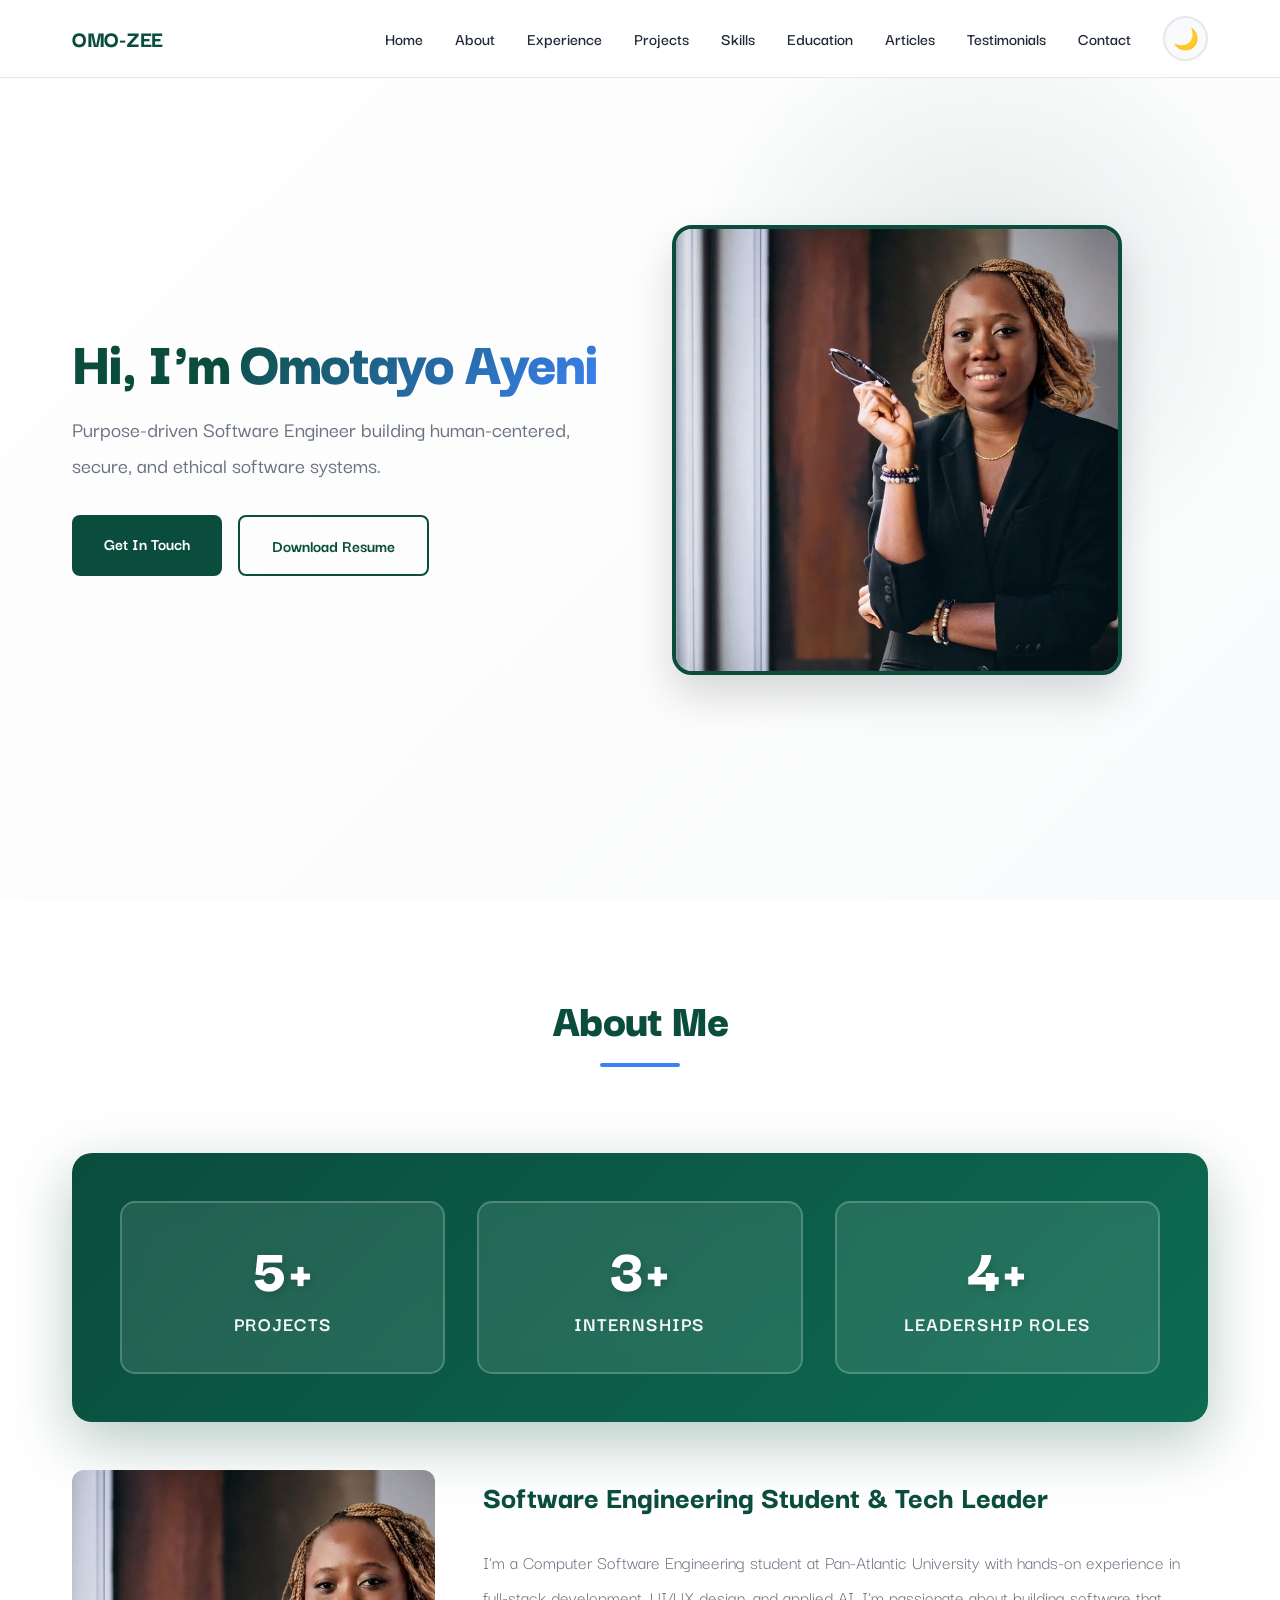
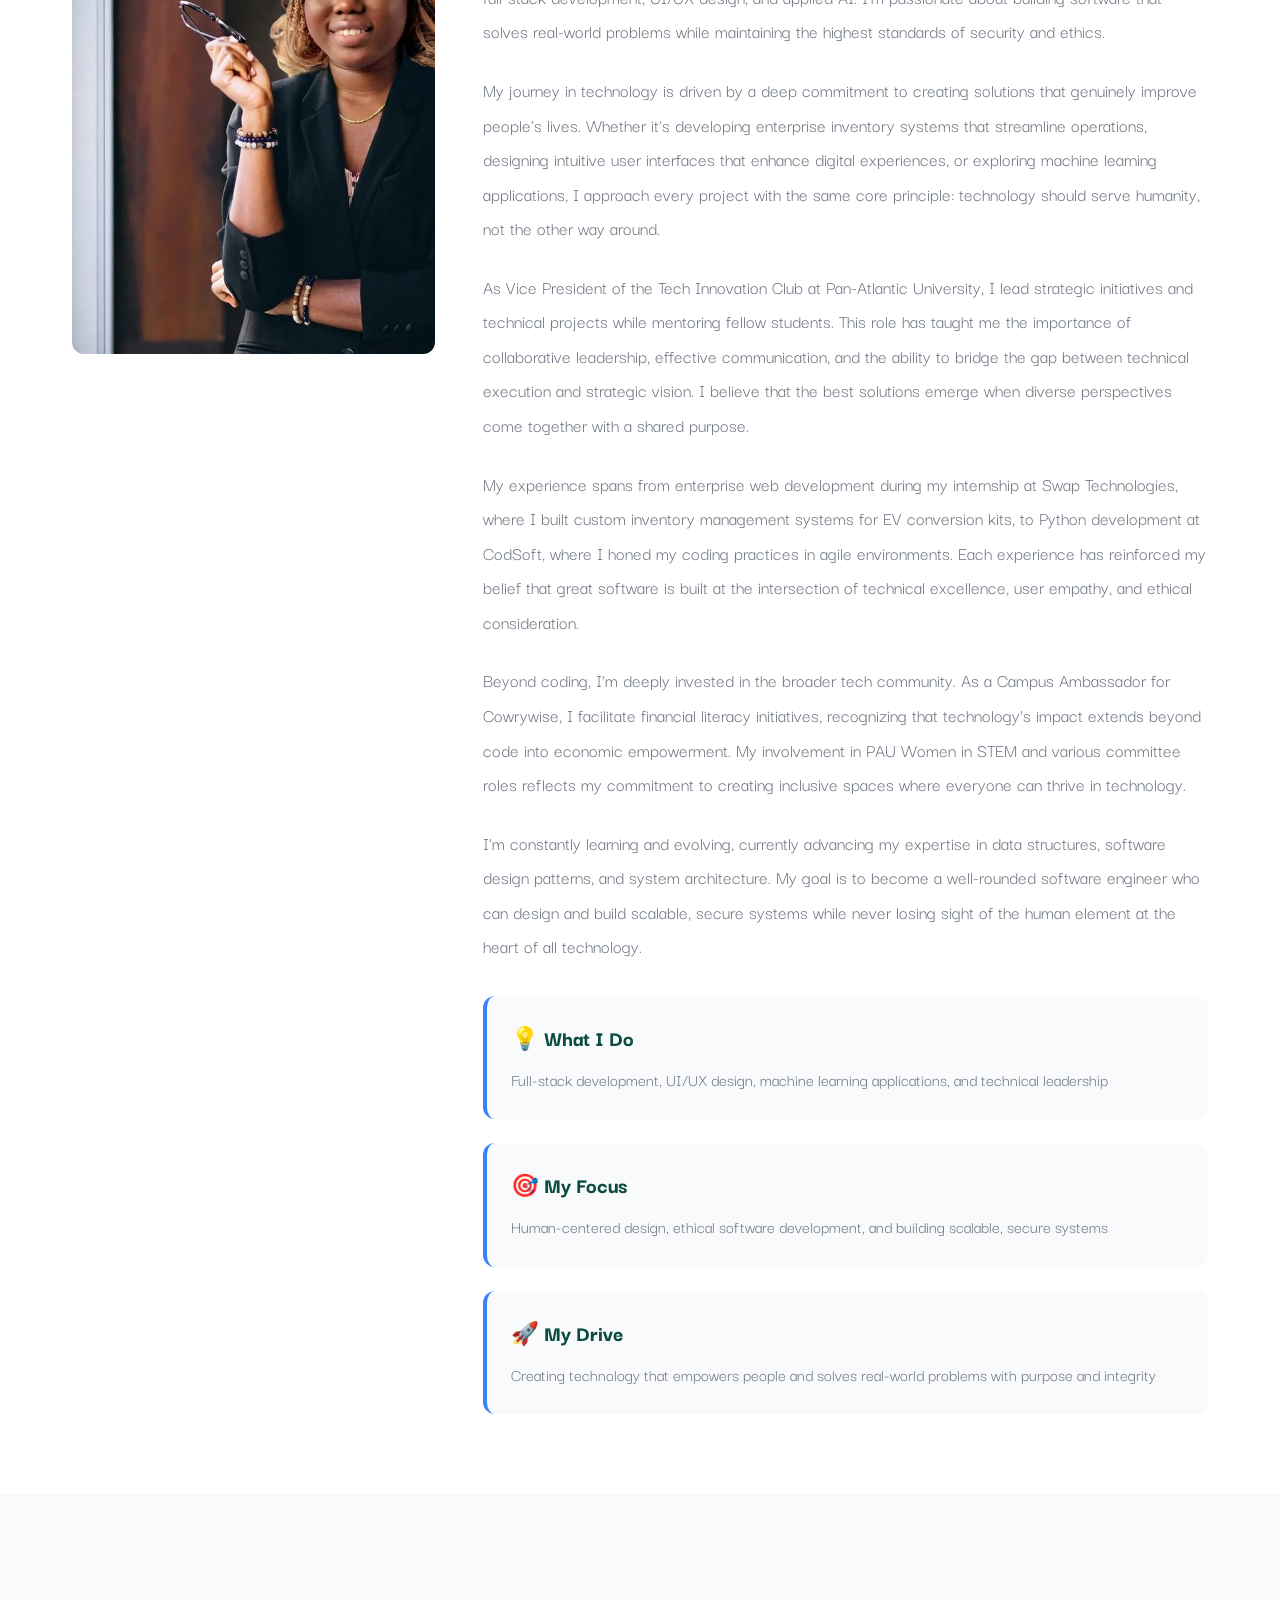
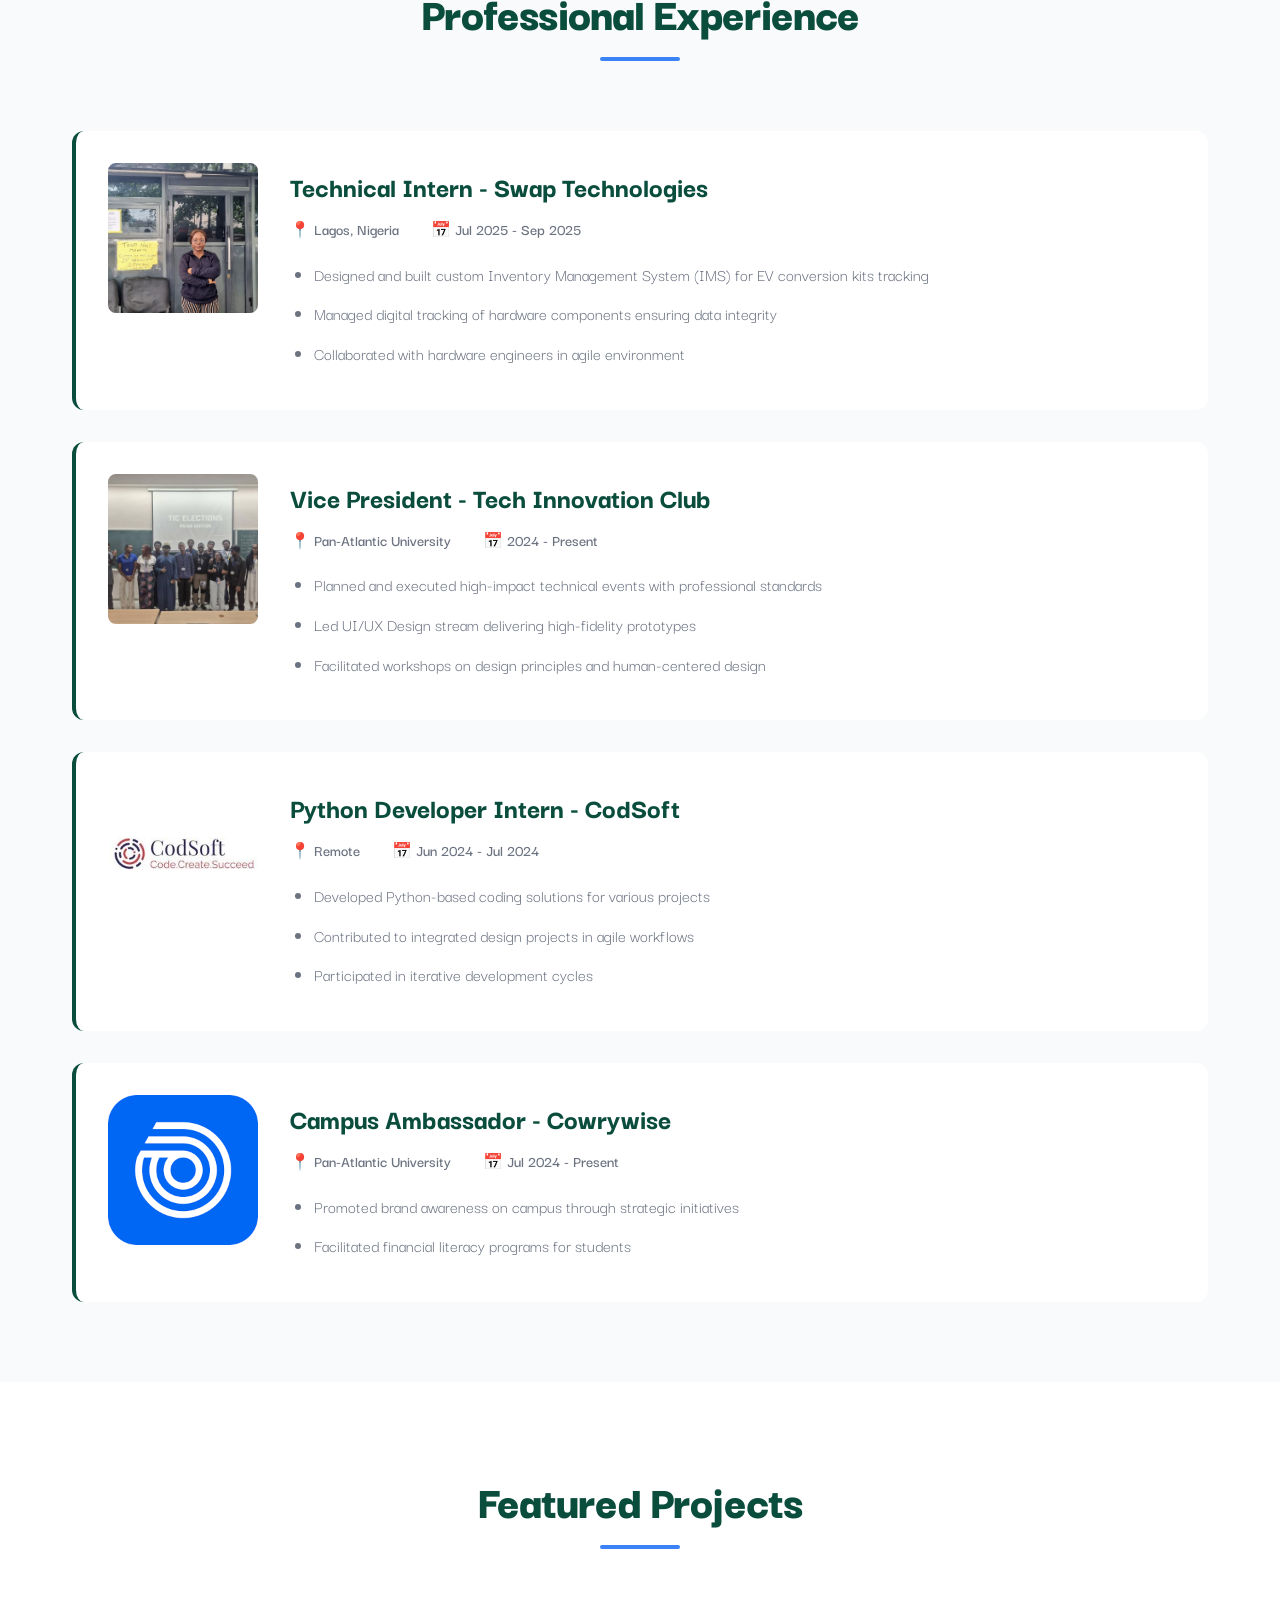
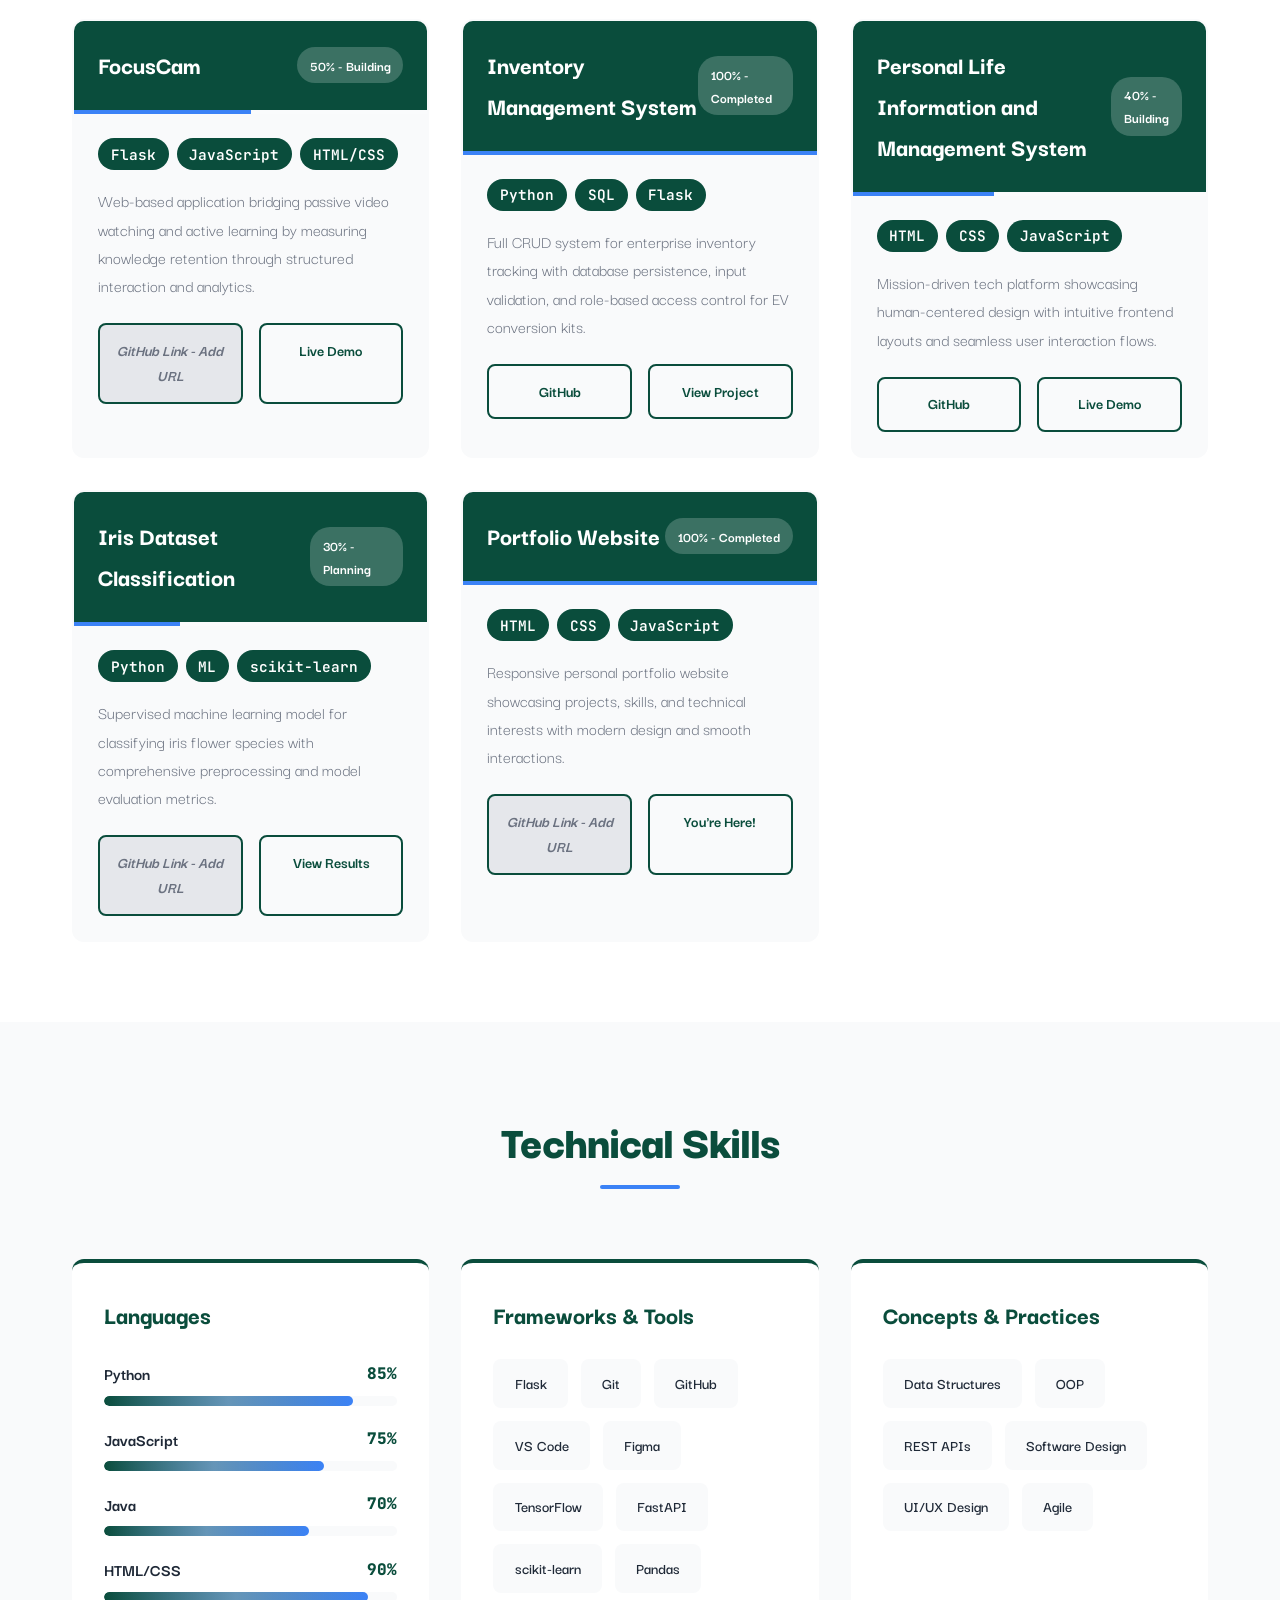
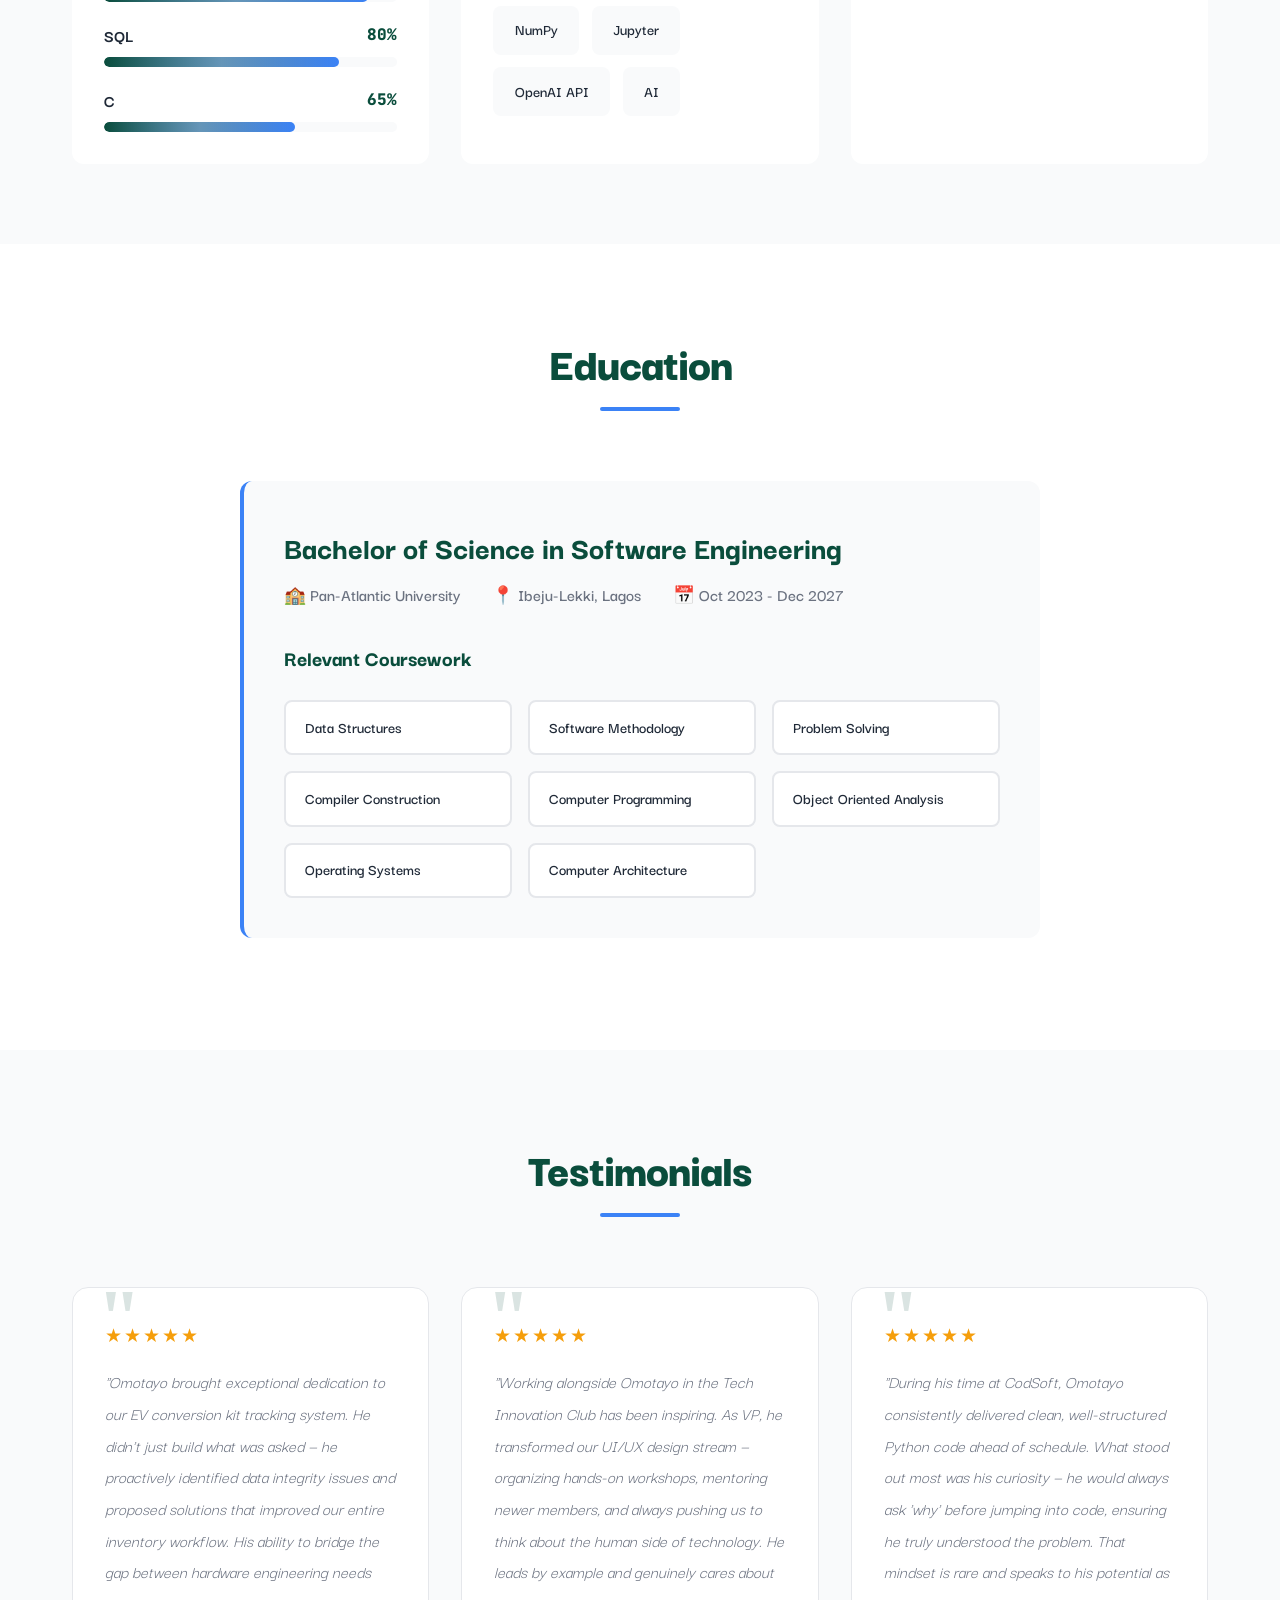
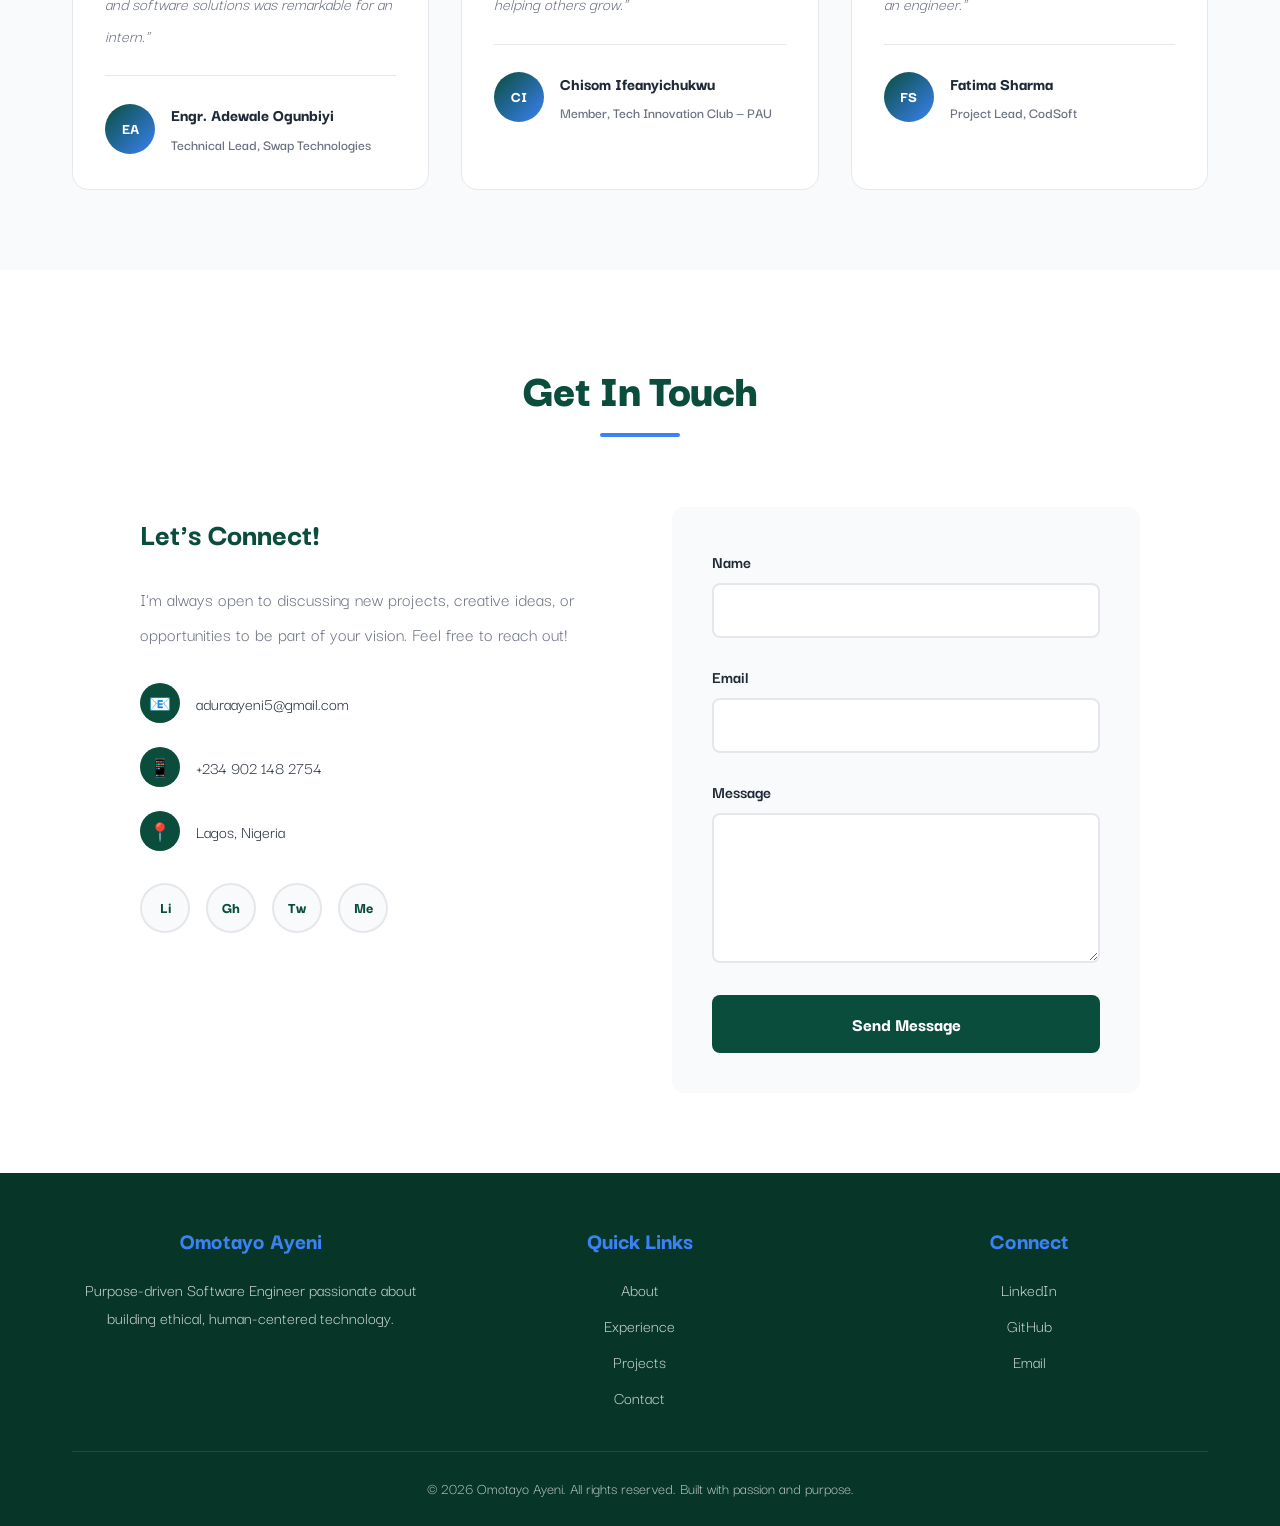
==== index.html @ bcb82a38 "Rename to index.html for Vercel deployment" ====
<!DOCTYPE html>
<html lang="en">

<head>
    <meta charset="UTF-8">
    <meta name="viewport" content="width=device-width, initial-scale=1.0">
    <title>Omotayo Ayeni - Software Engineer</title>
    <link rel="icon" type="image/svg+xml" href="favicon.svg">
    <link rel="preconnect" href="https://fonts.googleapis.com">
    <link rel="preconnect" href="https://fonts.gstatic.com" crossorigin>
    <link
        href="https://fonts.googleapis.com/css2?family=Darker+Grotesque:wght@300;400;500;600;700;800;900&family=JetBrains+Mono:wght@400;500;600&display=swap"
        rel="stylesheet">
    <link rel="stylesheet" href="Style.css">
    <script src="Script.js"></script>
</head>

<body>
    <!-- Navigation -->
    <nav id="navbar">
        <div class="container">
            <div class="logo">OMO-ZEE</div>
            <div class="nav-center">
                <ul class="nav-links" id="navLinks">
                    <li><a href="#home">Home</a></li>
                    <li><a href="#about">About</a></li>
                    <li><a href="#experience">Experience</a></li>
                    <li><a href="#projects">Projects</a></li>
                    <li><a href="#skills">Skills</a></li>
                    <li><a href="#education">Education</a></li>
                    <li><a href="article-template.html">Articles</a></li>
                    <li><a href="#testimonials">Testimonials</a></li>
                    <li><a href="#contact">Contact</a></li>
                </ul>
                <button class="theme-toggle-btn" id="themeToggle" aria-label="Toggle dark mode">
                    <span class="theme-icon">🌙</span>
                </button>
                <button class="mobile-menu-btn" id="mobileMenuBtn">☰</button>
            </div>
        </div>
    </nav>

    <!-- Hero Section -->
    <section class="hero" id="home">
        <div class="container">
            <div class="hero-content">
                <div class="hero-text">
                    <h1>Hi, I'm <span class="highlight">Omotayo Ayeni</span></h1>
                    <p>Purpose-driven Software Engineer building human-centered, secure, and ethical software systems.
                    </p>
                    <div class="hero-buttons">
                        <a href="#contact" class="btn btn-primary">Get In Touch</a>
                        <a href="#" id="downloadResume" class="btn btn-secondary">Download Resume</a>
                    </div>
                </div>
                <div class="hero-image">
                    <div class="profile-image">
                        <img src="my professional picture.jpg" alt="my professional picture">
                    </div>
                </div>
            </div>
        </div>
    </section>

    <!-- About Section -->
    <section id="about">
        <div class="container">
            <h2 class="section-title">About Me</h2>

            <!-- Prominent Stats Section -->
            <div class="stats-hero">
                <div class="stat-item-hero">
                    <span class="stat-number">5+</span>
                    <span class="stat-label">Projects</span>
                </div>
                <div class="stat-item-hero">
                    <span class="stat-number">3+</span>
                    <span class="stat-label">Internships</span>
                </div>
                <div class="stat-item-hero">
                    <span class="stat-number">4+</span>
                    <span class="stat-label">Leadership Roles</span>
                </div>
            </div>

            <div class="about-content">
                <div class="about-image">
                    <img src="my professional picture.jpg" alt="my professional picture">
                </div>
                <div class="about-text">
                    <h3>Software Engineering Student & Tech Leader</h3>
                    <p>I'm a Computer Software Engineering student at Pan-Atlantic University with hands-on experience
                        in full-stack development, UI/UX design, and applied AI. I'm passionate about building software
                        that solves real-world problems while maintaining the highest standards of security and ethics.
                    </p>

                    <p>My journey in technology is driven by a deep commitment to creating solutions that genuinely
                        improve people's lives. Whether it's developing enterprise inventory systems that streamline
                        operations, designing intuitive user interfaces that enhance digital experiences, or exploring
                        machine learning applications, I approach every project with the same core principle: technology
                        should serve humanity, not the other way around.</p>

                    <p>As Vice President of the Tech Innovation Club at Pan-Atlantic University, I lead strategic
                        initiatives and technical projects while mentoring fellow students. This role has taught me the
                        importance of collaborative leadership, effective communication, and the ability to bridge the
                        gap between technical execution and strategic vision. I believe that the best solutions emerge
                        when diverse perspectives come together with a shared purpose.</p>

                    <p>My experience spans from enterprise web development during my internship at Swap Technologies,
                        where I built custom inventory management systems for EV conversion kits, to Python development
                        at CodSoft, where I honed my coding practices in agile environments. Each experience has
                        reinforced my belief that great software is built at the intersection of technical excellence,
                        user empathy, and ethical consideration.</p>

                    <p>Beyond coding, I'm deeply invested in the broader tech community. As a Campus Ambassador for
                        Cowrywise, I facilitate financial literacy initiatives, recognizing that technology's impact
                        extends beyond code into economic empowerment. My involvement in PAU Women in STEM and various
                        committee roles reflects my commitment to creating inclusive spaces where everyone can thrive in
                        technology.</p>

                    <p>I'm constantly learning and evolving, currently advancing my expertise in data structures,
                        software design patterns, and system architecture. My goal is to become a well-rounded software
                        engineer who can design and build scalable, secure systems while never losing sight of the human
                        element at the heart of all technology.</p>

                    <div class="about-highlights">
                        <div class="highlight-item">
                            <h4>💡 What I Do</h4>
                            <p>Full-stack development, UI/UX design, machine learning applications, and technical
                                leadership</p>
                        </div>
                        <div class="highlight-item">
                            <h4>🎯 My Focus</h4>
                            <p>Human-centered design, ethical software development, and building scalable, secure
                                systems</p>
                        </div>
                        <div class="highlight-item">
                            <h4>🚀 My Drive</h4>
                            <p>Creating technology that empowers people and solves real-world problems with purpose and
                                integrity</p>
                        </div>
                    </div>
                </div>
            </div>
        </div>
    </section>

    <!-- Experience Section -->
    <section id="experience">
        <div class="container">
            <h2 class="section-title">Professional Experience</h2>
            <div class="experience-grid">
                <div class="experience-item fade-in">
                    <div class="experience-image">
                        <img src="SWAP.jpeg" alt="Swap Technologies logo">
                    </div>
                    <div class="experience-content">
                        <h3>Technical Intern - Swap Technologies</h3>
                        <div class="experience-meta">
                            <span>📍 Lagos, Nigeria</span>
                            <span>📅 Jul 2025 - Sep 2025</span>
                        </div>
                        <div class="experience-description">
                            <ul>
                                <li>Designed and built custom Inventory Management System (IMS) for EV conversion kits
                                    tracking</li>
                                <li>Managed digital tracking of hardware components ensuring data integrity</li>
                                <li>Collaborated with hardware engineers in agile environment</li>
                            </ul>
                        </div>
                    </div>
                </div>

                <div class="experience-item fade-in">
                    <div class="experience-image">
                        <img src="Tech Innovation Club.jpeg" alt="Tech Innovation Club">
                    </div>
                    <div class="experience-content">
                        <h3>Vice President - Tech Innovation Club</h3>
                        <div class="experience-meta">
                            <span>📍 Pan-Atlantic University</span>
                            <span>📅 2024 - Present</span>
                        </div>
                        <div class="experience-description">
                            <ul>
                                <li>Planned and executed high-impact technical events with professional standards</li>
                                <li>Led UI/UX Design stream delivering high-fidelity prototypes</li>
                                <li>Facilitated workshops on design principles and human-centered design</li>
                            </ul>
                        </div>
                    </div>
                </div>

                <div class="experience-item fade-in">
                    <div class="experience-image">
                        <img src="codsoft logo.jpeg" alt="CodSoft logo">
                    </div>
                    <div class="experience-content">
                        <h3>Python Developer Intern - CodSoft</h3>
                        <div class="experience-meta">
                            <span>📍 Remote</span>
                            <span>📅 Jun 2024 - Jul 2024</span>
                        </div>
                        <div class="experience-description">
                            <ul>
                                <li>Developed Python-based coding solutions for various projects</li>
                                <li>Contributed to integrated design projects in agile workflows</li>
                                <li>Participated in iterative development cycles</li>
                            </ul>
                        </div>
                    </div>
                </div>

                <div class="experience-item fade-in">
                    <div class="experience-image">
                        <img src="cowerywise logo.png" alt="Cowrywise logo">
                    </div>
                    <div class="experience-content">
                        <h3>Campus Ambassador - Cowrywise</h3>
                        <div class="experience-meta">
                            <span>📍 Pan-Atlantic University</span>
                            <span>📅 Jul 2024 - Present</span>
                        </div>
                        <div class="experience-description">
                            <ul>
                                <li>Promoted brand awareness on campus through strategic initiatives</li>
                                <li>Facilitated financial literacy programs for students</li>
                            </ul>
                        </div>
                    </div>
                </div>
            </div>
        </div>
    </section>

    <!-- Projects Section -->
    <section id="projects">
        <div class="container">
            <h2 class="section-title">Featured Projects</h2>
            <div class="projects-grid">
                <!-- Project 1 -->
                <div class="project-card fade-in">
                    <div class="project-header">
                        <h3 class="project-title">FocusCam</h3>
                        <span class="project-progress">50% - Building</span>
                    </div>
                    <div class="progress-bar-container">
                        <div class="progress-bar" style="width: 50%;"></div>
                    </div>
                    <div class="project-body">
                        <div class="project-tech">
                            <span class="tech-tag">Flask</span>
                            <span class="tech-tag">JavaScript</span>
                            <span class="tech-tag">HTML/CSS</span>
                        </div>
                        <p class="project-description">Web-based application bridging passive video watching and active
                            learning by measuring knowledge retention through structured interaction and analytics.</p>
                        <div class="project-links">
                            <a href="#" class="project-link github-placeholder">GitHub Link - Add URL</a>
                            <a href="#" class="project-link">Live Demo</a>
                        </div>
                    </div>
                </div>

                <!-- Project 2 -->
                <div class="project-card fade-in">
                    <div class="project-header">
                        <h3 class="project-title">Inventory Management System</h3>
                        <span class="project-progress">100% - Completed</span>
                    </div>
                    <div class="progress-bar-container">
                        <div class="progress-bar" style="width: 100%;"></div>
                    </div>
                    <div class="project-body">
                        <div class="project-tech">
                            <span class="tech-tag">Python</span>
                            <span class="tech-tag">SQL</span>
                            <span class="tech-tag">Flask</span>
                        </div>
                        <p class="project-description">Full CRUD system for enterprise inventory tracking with database
                            persistence, input validation, and role-based access control for EV conversion kits.</p>
                        <div class="project-links">
                            <a href="https://github.com/ade-jokes/Inventory_app" target="_blank"
                                class="project-link">GitHub</a>
                            <a href="#" class="project-link">View Project</a>
                        </div>
                    </div>
                </div>

                <!-- Project 3 -->
                <div class="project-card fade-in">
                    <div class="project-header">
                        <h3 class="project-title">Personal Life Information and Management System</h3>
                        <span class="project-progress">40% - Building</span>
                    </div>
                    <div class="progress-bar-container">
                        <div class="progress-bar" style="width: 40%;"></div>
                    </div>
                    <div class="project-body">
                        <div class="project-tech">
                            <span class="tech-tag">HTML</span>
                            <span class="tech-tag">CSS</span>
                            <span class="tech-tag">JavaScript</span>
                        </div>
                        <p class="project-description">Mission-driven tech platform showcasing human-centered design
                            with intuitive frontend layouts and seamless user interaction flows.</p>
                        <div class="project-links">
                            <a href="https://github.com/ade-jokes/omo-life-hub" target="_blank"
                                class="project-link">GitHub</a>
                            <a href="#" class="project-link">Live Demo</a>
                        </div>
                    </div>
                </div>

                <!-- Project 4 -->
                <div class="project-card fade-in">
                    <div class="project-header">
                        <h3 class="project-title">Iris Dataset Classification</h3>
                        <span class="project-progress">30% - Planning</span>
                    </div>
                    <div class="progress-bar-container">
                        <div class="progress-bar" style="width: 30%;"></div>
                    </div>
                    <div class="project-body">
                        <div class="project-tech">
                            <span class="tech-tag">Python</span>
                            <span class="tech-tag">ML</span>
                            <span class="tech-tag">scikit-learn</span>
                        </div>
                        <p class="project-description">Supervised machine learning model for classifying iris flower
                            species with comprehensive preprocessing and model evaluation metrics.</p>
                        <div class="project-links">
                            <a href="#" class="project-link github-placeholder">GitHub Link - Add URL</a>
                            <a href="#" class="project-link">View Results</a>
                        </div>
                    </div>
                </div>

                <!-- Project 5 -->
                <div class="project-card fade-in">
                    <div class="project-header">
                        <h3 class="project-title">Portfolio Website</h3>
                        <span class="project-progress">100% - Completed</span>
                    </div>
                    <div class="progress-bar-container">
                        <div class="progress-bar" style="width: 100%;"></div>
                    </div>
                    <div class="project-body">
                        <div class="project-tech">
                            <span class="tech-tag">HTML</span>
                            <span class="tech-tag">CSS</span>
                            <span class="tech-tag">JavaScript</span>
                        </div>
                        <p class="project-description">Responsive personal portfolio website showcasing projects,
                            skills, and technical interests with modern design and smooth interactions.</p>
                        <div class="project-links">
                            <a href="#" class="project-link github-placeholder">GitHub Link - Add URL</a>
                            <a href="#" class="project-link">You're Here!</a>
                        </div>
                    </div>
                </div>
            </div>
        </div>
    </section>

    <!-- Skills Section -->
    <section id="skills">
        <div class="container">
            <h2 class="section-title">Technical Skills</h2>
            <div class="skills-container">
                <div class="skill-category fade-in">
                    <h3>Languages</h3>
                    <div class="skill-list-progress">
                        <div class="skill-progress-item">
                            <div class="skill-progress-header">
                                <span class="skill-name">Python</span>
                                <span class="skill-percentage">85%</span>
                            </div>
                            <div class="skill-progress-bar">
                                <div class="skill-progress-fill" style="width: 85%;"></div>
                            </div>
                        </div>
                        <div class="skill-progress-item">
                            <div class="skill-progress-header">
                                <span class="skill-name">JavaScript</span>
                                <span class="skill-percentage">75%</span>
                            </div>
                            <div class="skill-progress-bar">
                                <div class="skill-progress-fill" style="width: 75%;"></div>
                            </div>
                        </div>
                        <div class="skill-progress-item">
                            <div class="skill-progress-header">
                                <span class="skill-name">Java</span>
                                <span class="skill-percentage">70%</span>
                            </div>
                            <div class="skill-progress-bar">
                                <div class="skill-progress-fill" style="width: 70%;"></div>
                            </div>
                        </div>
                        <div class="skill-progress-item">
                            <div class="skill-progress-header">
                                <span class="skill-name">HTML/CSS</span>
                                <span class="skill-percentage">90%</span>
                            </div>
                            <div class="skill-progress-bar">
                                <div class="skill-progress-fill" style="width: 90%;"></div>
                            </div>
                        </div>
                        <div class="skill-progress-item">
                            <div class="skill-progress-header">
                                <span class="skill-name">SQL</span>
                                <span class="skill-percentage">80%</span>
                            </div>
                            <div class="skill-progress-bar">
                                <div class="skill-progress-fill" style="width: 80%;"></div>
                            </div>
                        </div>
                        <div class="skill-progress-item">
                            <div class="skill-progress-header">
                                <span class="skill-name">C</span>
                                <span class="skill-percentage">65%</span>
                            </div>
                            <div class="skill-progress-bar">
                                <div class="skill-progress-fill" style="width: 65%;"></div>
                            </div>
                        </div>
                    </div>
                </div>
                <div class="skill-category fade-in">
                    <h3>Frameworks & Tools</h3>
                    <div class="skill-list">
                        <span class="skill-item">Flask</span>
                        <span class="skill-item">Git</span>
                        <span class="skill-item">GitHub</span>
                        <span class="skill-item">VS Code</span>
                        <span class="skill-item">Figma</span>
                        <span class="skill-item">TensorFlow</span>
                        <span class="skill-item">FastAPI</span>
                        <span class="skill-item">scikit-learn</span>
                        <span class="skill-item">Pandas</span>
                        <span class="skill-item">NumPy</span>
                        <span class="skill-item">Jupyter</span>
                        <span class="skill-item">OpenAI API</span>
                        <span class="skill-item">AI</span>
                    </div>
                </div>
                <div class="skill-category fade-in">
                    <h3>Concepts & Practices</h3>
                    <div class="skill-list">
                        <span class="skill-item">Data Structures</span>
                        <span class="skill-item">OOP</span>
                        <span class="skill-item">REST APIs</span>
                        <span class="skill-item">Software Design</span>
                        <span class="skill-item">UI/UX Design</span>
                        <span class="skill-item">Agile</span>
                    </div>
                </div>
            </div>
        </div>
    </section>

    <!-- Education Section -->
    <section id="education">
        <div class="container">
            <h2 class="section-title">Education</h2>
            <div class="education-card fade-in">
                <div class="education-header">
                    <h3>Bachelor of Science in Software Engineering</h3>
                    <div class="education-meta">
                        <span>🏫 Pan-Atlantic University</span>
                        <span>📍 Ibeju-Lekki, Lagos</span>
                        <span>📅 Oct 2023 - Dec 2027</span>
                    </div>
                </div>
                <h4 style="font-size: 1.4rem; font-weight: 800; color: var(--primary); margin-bottom: 1rem;">Relevant
                    Coursework</h4>
                <div class="coursework">
                    <div class="coursework-item">Data Structures</div>
                    <div class="coursework-item">Software Methodology</div>
                    <div class="coursework-item">Problem Solving</div>
                    <div class="coursework-item">Compiler Construction</div>
                    <div class="coursework-item">Computer Programming</div>
                    <div class="coursework-item">Object Oriented Analysis</div>
                    <div class="coursework-item">Operating Systems</div>
                    <div class="coursework-item">Computer Architecture</div>
                </div>
            </div>
        </div>
    </section>

    <!-- Testimonials Section -->
    <section id="testimonials">
        <div class="container">
            <h2 class="section-title">Testimonials</h2>
            <div class="testimonials-container">
                <div class="testimonial-card fade-in">
                    <div class="testimonial-stars">★★★★★</div>
                    <p class="testimonial-quote">"Omotayo brought exceptional dedication to our EV conversion kit tracking system. He didn't just build what was asked — he proactively identified data integrity issues and proposed solutions that improved our entire inventory workflow. His ability to bridge the gap between hardware engineering needs and software solutions was remarkable for an intern."</p>
                    <div class="testimonial-author">
                        <div class="testimonial-avatar">EA</div>
                        <div class="testimonial-info">
                            <h4>Engr. Adewale Ogunbiyi</h4>
                            <span>Technical Lead, Swap Technologies</span>
                        </div>
                    </div>
                </div>
                <div class="testimonial-card fade-in">
                    <div class="testimonial-stars">★★★★★</div>
                    <p class="testimonial-quote">"Working alongside Omotayo in the Tech Innovation Club has been inspiring. As VP, he transformed our UI/UX design stream — organizing hands-on workshops, mentoring newer members, and always pushing us to think about the human side of technology. He leads by example and genuinely cares about helping others grow."</p>
                    <div class="testimonial-author">
                        <div class="testimonial-avatar">CI</div>
                        <div class="testimonial-info">
                            <h4>Chisom Ifeanyichukwu</h4>
                            <span>Member, Tech Innovation Club — PAU</span>
                        </div>
                    </div>
                </div>
                <div class="testimonial-card fade-in">
                    <div class="testimonial-stars">★★★★★</div>
                    <p class="testimonial-quote">"During his time at CodSoft, Omotayo consistently delivered clean, well-structured Python code ahead of schedule. What stood out most was his curiosity — he would always ask 'why' before jumping into code, ensuring he truly understood the problem. That mindset is rare and speaks to his potential as an engineer."</p>
                    <div class="testimonial-author">
                        <div class="testimonial-avatar">FS</div>
                        <div class="testimonial-info">
                            <h4>Fatima Sharma</h4>
                            <span>Project Lead, CodSoft</span>
                        </div>
                    </div>
                </div>
            </div>
        </div>
    </section>

    <!-- Contact Section -->
    <section id="contact">
        <div class="container">
            <h2 class="section-title">Get In Touch</h2>
            <div class="contact-content">
                <div class="contact-info fade-in">
                    <h3>Let's Connect!</h3>
                    <p>I'm always open to discussing new projects, creative ideas, or opportunities to be part of your
                        vision. Feel free to reach out!</p>
                    <div class="contact-details">
                        <div class="contact-item">
                            <div class="contact-item-icon">📧</div>
                            <span>aduraayeni5@gmail.com</span>
                        </div>
                        <div class="contact-item">
                            <div class="contact-item-icon">📱</div>
                            <span>+234 902 148 2754</span>
                        </div>
                        <div class="contact-item">
                            <div class="contact-item-icon">📍</div>
                            <span>Lagos, Nigeria</span>
                        </div>
                    </div>
                    <div class="social-links">
                        <a href="https://www.linkedin.com/in/omotayo-ayeni-803a30294/" target="_blank"
                            class="social-link" title="LinkedIn">Li</a>
                        <a href="https://github.com/ade-jokes" target="_blank" class="social-link" title="GitHub">Gh</a>
                        <a href="#" class="social-link" title="Twitter - Add URL">Tw</a>
                        <a href="#" class="social-link" title="Medium - Add URL">Me</a>
                    </div>
                </div>
                <div class="contact-form fade-in">
                    <form id="contactForm">
                        <div class="form-group">
                            <label for="name">Name</label>
                            <input type="text" id="name" name="name" required>
                        </div>
                        <div class="form-group">
                            <label for="email">Email</label>
                            <input type="email" id="email" name="email" required>
                        </div>
                        <div class="form-group">
                            <label for="message">Message</label>
                            <textarea id="message" name="message" required></textarea>
                        </div>
                        <button type="submit" class="submit-btn">Send Message</button>
                        <div class="form-message" id="formMessage"></div>
                    </form>
                </div>
            </div>
        </div>
    </section>

    <!-- Footer -->
    <footer>
        <div class="container">
            <div class="footer-content">
                <div class="footer-section">
                    <h3>Omotayo Ayeni</h3>
                    <p style="color: rgba(255, 255, 255, 0.8); font-size: 1.1rem;">Purpose-driven Software Engineer
                        passionate about building ethical, human-centered technology.</p>
                </div>
                <div class="footer-section">
                    <h3>Quick Links</h3>
                    <ul class="footer-links">
                        <li><a href="#about">About</a></li>
                        <li><a href="#experience">Experience</a></li>
                        <li><a href="#projects">Projects</a></li>
                        <li><a href="#contact">Contact</a></li>
                    </ul>
                </div>
                <div class="footer-section">
                    <h3>Connect</h3>
                    <ul class="footer-links">
                        <li><a href="https://www.linkedin.com/in/omotayo-ayeni-803a30294/" target="_blank">LinkedIn</a>
                        </li>
                        <li><a href="https://github.com/ade-jokes" target="_blank">GitHub</a></li>
                        <li><a href="mailto:aduraayeni5@gmail.com">Email</a></li>
                    </ul>
                </div>
            </div>
            <div class="footer-bottom">
                <p>&copy; 2026 Omotayo Ayeni. All rights reserved. Built with passion and purpose.</p>
            </div>
        </div>
    </footer>

    <!-- Scroll to Top Button -->
    <button class="scroll-top" id="scrollTop">↑</button>


</body>

</html>
---- Style.css ----
:root {
            --primary: #0A4D3C;
            --primary-light: #0D6B51;
            --primary-dark: #073528;
            --accent: #3B82F6;
            --accent-light: #60A5FA;
            --text-dark: #1F2937;
            --text-light: #6B7280;
            --bg-light: #F9FAFB;
            --bg-white: #FFFFFF;
            --border: #E5E7EB;
            --success: #10B981;
            --gradient-start: #0A4D3C;
            --gradient-end: #3B82F6;
        }

        /* Dark Mode Variables */
        body.dark-mode {
            --primary: #10B981;
            --primary-light: #34D399;
            --primary-dark: #059669;
            --accent: #60A5FA;
            --accent-light: #93C5FD;
            --text-dark: #F9FAFB;
            --text-light: #D1D5DB;
            --bg-light: #1F2937;
            --bg-white: #111827;
            --border: #374151;
            --gradient-start: #10B981;
            --gradient-end: #60A5FA;
        }

        * {
            margin: 0;
            padding: 0;
            box-sizing: border-box;
        }

        html {
            scroll-behavior: smooth;
        }

        body {
            font-family: 'Darker Grotesque', sans-serif;
            color: var(--text-dark);
            line-height: 1.6;
            overflow-x: hidden;
            background: var(--bg-light);
            transition: background-color 0.3s ease, color 0.3s ease;
        }

        .container {
            max-width: 1200px;
            margin: 0 auto;
            padding: 0 2rem;
        }

        /* Navigation */
        nav {
            position: fixed;
            top: 0;
            width: 100%;
            background: var(--bg-white);
            backdrop-filter: blur(10px);
            z-index: 1000;
            border-bottom: 1px solid var(--border);
            transition: all 0.3s ease;
        }

        nav.scrolled {
            box-shadow: 0 4px 6px -1px rgba(0, 0, 0, 0.1);
        }

        nav .container {
            display: flex;
            justify-content: space-between;
            align-items: center;
            padding: 1rem 2rem;
        }

        .logo {
            font-size: 1.5rem;
            font-weight: 800;
            color: var(--primary);
            letter-spacing: -0.5px;
        }

        .nav-center {
            display: flex;
            align-items: center;
            gap: 2rem;
        }

        .nav-links {
            display: flex;
            gap: 2rem;
            list-style: none;
        }

        .nav-links a {
            text-decoration: none;
            color: var(--text-dark);
            font-weight: 600;
            font-size: 1.1rem;
            position: relative;
            transition: color 0.3s ease;
        }

        .nav-links a:hover {
            color: var(--primary);
        }

        .nav-links a::after {
            content: '';
            position: absolute;
            bottom: -5px;
            left: 0;
            width: 0;
            height: 2px;
            background: var(--accent);
            transition: width 0.3s ease;
        }

        .nav-links a:hover::after {
            width: 100%;
        }

        /* Theme Toggle */
        .theme-toggle-btn {
            background: var(--bg-light);
            border: 2px solid var(--border);
            border-radius: 50%;
            width: 45px;
            height: 45px;
            display: flex;
            align-items: center;
            justify-content: center;
            cursor: pointer;
            transition: all 0.3s ease;
            font-size: 1.3rem;
        }

        .theme-toggle-btn:hover {
            background: var(--primary);
            transform: rotate(180deg) scale(1.1);
        }

        .theme-toggle-btn:hover .theme-icon {
            filter: brightness(0) invert(1);
        }

        .theme-icon {
            transition: all 0.3s ease;
        }

        .mobile-menu-btn {
            display: none;
            background: none;
            border: none;
            font-size: 1.5rem;
            cursor: pointer;
            color: var(--primary);
        }

        /* Hero Section */
        .hero {
            min-height: 100vh;
            display: flex;
            align-items: center;
            position: relative;
            overflow: hidden;
            background: linear-gradient(135deg, var(--bg-white) 0%, var(--bg-light) 100%);
            padding-top: 80px;
        }

        .hero::before {
            content: '';
            position: absolute;
            top: 0;
            right: 0;
            width: 600px;
            height: 600px;
            background: radial-gradient(circle, rgba(10, 77, 60, 0.1) 0%, transparent 70%);
            border-radius: 50%;
            animation: float 6s ease-in-out infinite;
        }

        @keyframes float {

            0%,
            100% {
                transform: translate(0, 0);
            }

            50% {
                transform: translate(-20px, 20px);
            }
        }

        .hero-content {
            display: grid;
            grid-template-columns: 1fr 1fr;
            gap: 4rem;
            align-items: center;
            position: relative;
            z-index: 1;
        }

        .hero-text h1 {
            font-size: 4rem;
            font-weight: 900;
            line-height: 1.1;
            margin-bottom: 1rem;
            color: var(--primary);
            letter-spacing: -2px;
            animation: slideInLeft 0.8s ease-out;
        }

        .hero-text .highlight {
            background: linear-gradient(135deg, var(--gradient-start), var(--gradient-end));
            -webkit-background-clip: text;
            -webkit-text-fill-color: transparent;
            background-clip: text;
        }

        .hero-text p {
            font-size: 1.4rem;
            color: var(--text-light);
            margin-bottom: 2rem;
            font-weight: 500;
            animation: slideInLeft 0.8s ease-out 0.2s backwards;
        }

        .hero-buttons {
            display: flex;
            gap: 1rem;
            animation: slideInLeft 0.8s ease-out 0.4s backwards;
        }

        .btn {
            padding: 0.9rem 2rem;
            border: none;
            border-radius: 8px;
            font-size: 1.1rem;
            font-weight: 700;
            cursor: pointer;
            transition: all 0.3s ease;
            text-decoration: none;
            display: inline-block;
            font-family: 'Darker Grotesque', sans-serif;
        }

        .btn-primary {
            background: var(--primary);
            color: white;
        }

        .btn-primary:hover {
            background: var(--primary-dark);
            transform: translateY(-2px);
            box-shadow: 0 10px 20px rgba(10, 77, 60, 0.2);
        }

        .btn-secondary {
            background: transparent;
            color: var(--primary);
            border: 2px solid var(--primary);
        }

        .btn-secondary:hover {
            background: var(--primary);
            color: white;
            transform: translateY(-2px);
        }

        .hero-image {
            position: relative;
            animation: slideInRight 0.8s ease-out;
        }

        .profile-image {
            width: 100%;
            max-width: 450px;
            height: 450px;
            border-radius: 20px;
            overflow: hidden;
            border: 4px solid var(--primary);
            box-shadow: 0 20px 40px rgba(0, 0, 0, 0.15);
            background: var(--border);
            display: flex;
            align-items: center;
            justify-content: center;
            transition: all 0.3s ease;
        }

        .profile-image img {
            width: 100%;
            height: 100%;
            object-fit: cover;
            display: block;
        }

        @keyframes slideInLeft {
            from {
                opacity: 0;
                transform: translateX(-50px);
            }

            to {
                opacity: 1;
                transform: translateX(0);
            }
        }

        @keyframes slideInRight {
            from {
                opacity: 0;
                transform: translateX(50px);
            }

            to {
                opacity: 1;
                transform: translateX(0);
            }
        }

        /* Section Styles */
        section {
            padding: 5rem 0;
            position: relative;
            transition: background-color 0.3s ease;
        }

        .section-title {
            font-size: 3rem;
            font-weight: 900;
            margin-bottom: 3rem;
            color: var(--primary);
            text-align: center;
            letter-spacing: -1px;
            position: relative;
            display: inline-block;
            width: 100%;
        }

        .section-title::after {
            content: '';
            position: absolute;
            bottom: -10px;
            left: 50%;
            transform: translateX(-50%);
            width: 80px;
            height: 4px;
            background: var(--accent);
            border-radius: 2px;
        }

        /* About Section */
        #about {
            background: var(--bg-white);
        }

        .stats-hero {
            display: grid;
            grid-template-columns: repeat(3, 1fr);
            gap: 2rem;
            margin: 3rem 0;
            padding: 3rem;
            background: linear-gradient(135deg, var(--primary) 0%, var(--primary-light) 100%);
            border-radius: 20px;
            box-shadow: 0 20px 60px rgba(10, 77, 60, 0.3);
        }

        .stat-item-hero {
            text-align: center;
            padding: 2rem;
            background: rgba(255, 255, 255, 0.1);
            border-radius: 15px;
            backdrop-filter: blur(10px);
            border: 2px solid rgba(255, 255, 255, 0.2);
            transition: all 0.3s ease;
        }

        .stat-item-hero:hover {
            transform: translateY(-10px) scale(1.05);
            background: rgba(255, 255, 255, 0.2);
            box-shadow: 0 15px 40px rgba(0, 0, 0, 0.2);
        }

        .stat-item-hero .stat-number {
            font-size: 4rem;
            font-weight: 900;
            color: white;
            display: block;
            line-height: 1;
            margin-bottom: 0.5rem;
            text-shadow: 2px 2px 10px rgba(0, 0, 0, 0.2);
        }

        .stat-item-hero .stat-label {
            font-size: 1.3rem;
            color: rgba(255, 255, 255, 0.95);
            font-weight: 700;
            text-transform: uppercase;
            letter-spacing: 1px;
        }

        .about-content {
            display: grid;
            grid-template-columns: 1fr 2fr;
            gap: 3rem;
            align-items: start;
            margin-top: 2rem;
        }

        .about-image {
            width: 100%;
            aspect-ratio: 3/4;
            border-radius: 12px;
            background: var(--border);
            overflow: hidden;
            position: sticky;
            top: 100px;
            transition: all 0.3s ease;
        }

        .about-image img {
            width: 100%;
            height: 100%;
            object-fit: cover;
            display: block;
        }

        .about-text h3 {
            font-size: 2rem;
            font-weight: 800;
            color: var(--primary);
            margin-bottom: 1.5rem;
        }

        .about-text p {
            font-size: 1.2rem;
            color: var(--text-light);
            margin-bottom: 1.5rem;
            line-height: 1.8;
        }

        .about-highlights {
            display: grid;
            grid-template-columns: 1fr;
            gap: 1.5rem;
            margin-top: 2rem;
        }

        .highlight-item {
            background: var(--bg-light);
            padding: 1.5rem;
            border-radius: 12px;
            border-left: 4px solid var(--accent);
            transition: all 0.3s ease;
        }

        .highlight-item:hover {
            transform: translateX(10px);
            box-shadow: 0 5px 20px rgba(0, 0, 0, 0.1);
        }

        .highlight-item h4 {
            font-size: 1.4rem;
            font-weight: 800;
            color: var(--primary);
            margin-bottom: 0.5rem;
        }

        .highlight-item p {
            font-size: 1.1rem;
            color: var(--text-light);
            margin: 0;
        }

        /* Experience Section */
        .experience-grid {
            display: grid;
            gap: 2rem;
            margin-top: 2rem;
        }

        .experience-item {
            background: var(--bg-white);
            padding: 2rem;
            border-radius: 12px;
            border-left: 4px solid var(--primary);
            transition: all 0.3s ease;
            display: grid;
            grid-template-columns: auto 1fr;
            gap: 2rem;
        }

        .experience-item:hover {
            transform: translateX(10px);
            box-shadow: 0 10px 30px rgba(0, 0, 0, 0.1);
        }

        .experience-image {
            width: 150px;
            height: 150px;
            border-radius: 8px;
            background: var(--border);
            overflow: hidden;
            flex-shrink: 0;
            transition: all 0.3s ease;
        }

        .experience-image img {
            width: 100%;
            height: 100%;
            object-fit: cover;
            display: block;
        }

        .experience-content h3 {
            font-size: 1.8rem;
            font-weight: 800;
            color: var(--primary);
            margin-bottom: 0.5rem;
        }

        .experience-meta {
            display: flex;
            gap: 2rem;
            margin-bottom: 1rem;
            font-weight: 600;
            color: var(--text-light);
        }

        .experience-meta span {
            display: flex;
            align-items: center;
            gap: 0.5rem;
        }

        .experience-description {
            color: var(--text-light);
            font-size: 1.1rem;
            line-height: 1.8;
        }

        .experience-description ul {
            margin-top: 1rem;
            padding-left: 1.5rem;
        }

        .experience-description li {
            margin-bottom: 0.5rem;
        }

        /* Projects Section */
        #projects {
            background: var(--bg-white);
        }

        .projects-grid {
            display: grid;
            grid-template-columns: repeat(auto-fit, minmax(350px, 1fr));
            gap: 2rem;
            margin-top: 2rem;
        }

        .project-card {
            background: var(--bg-light);
            border-radius: 12px;
            overflow: hidden;
            transition: all 0.3s ease;
            border: 2px solid transparent;
            position: relative;
        }

        .project-card:hover {
            transform: translateY(-10px);
            box-shadow: 0 20px 40px rgba(0, 0, 0, 0.15);
            border-color: var(--primary);
        }

        .project-header {
            background: var(--primary);
            padding: 1.5rem;
            display: flex;
            justify-content: space-between;
            align-items: center;
        }

        .project-title {
            font-size: 1.6rem;
            font-weight: 800;
            color: white;
        }

        .project-progress {
            background: rgba(255, 255, 255, 0.2);
            padding: 0.4rem 0.8rem;
            border-radius: 20px;
            color: white;
            font-weight: 700;
            font-size: 0.9rem;
        }

        .progress-bar-container {
            background: rgba(255, 255, 255, 0.2);
            height: 4px;
            width: 100%;
        }

        .progress-bar {
            background: var(--accent);
            height: 100%;
            transition: width 1s ease;
        }

        .project-body {
            padding: 1.5rem;
        }

        .project-tech {
            display: flex;
            flex-wrap: wrap;
            gap: 0.5rem;
            margin-bottom: 1rem;
        }

        .tech-tag {
            background: var(--primary);
            color: white;
            padding: 0.3rem 0.8rem;
            border-radius: 20px;
            font-size: 0.9rem;
            font-weight: 600;
            font-family: 'JetBrains Mono', monospace;
        }

        .project-description {
            color: var(--text-light);
            font-size: 1.1rem;
            margin-bottom: 1.5rem;
            line-height: 1.6;
        }

        .project-links {
            display: flex;
            gap: 1rem;
        }

        .project-link {
            flex: 1;
            padding: 0.8rem;
            text-align: center;
            border-radius: 8px;
            text-decoration: none;
            font-weight: 700;
            transition: all 0.3s ease;
            border: 2px solid var(--primary);
            color: var(--primary);
        }

        .project-link:hover {
            background: var(--primary);
            color: white;
            transform: translateY(-2px);
        }

        .github-placeholder {
            background: var(--border);
            color: var(--text-light);
            font-style: italic;
            cursor: not-allowed;
        }

        /* Skills Section */
        .skills-container {
            display: grid;
            grid-template-columns: repeat(auto-fit, minmax(250px, 1fr));
            gap: 2rem;
            margin-top: 2rem;
        }

        .skill-category {
            background: var(--bg-white);
            padding: 2rem;
            border-radius: 12px;
            border-top: 4px solid var(--primary);
            transition: all 0.3s ease;
        }

        .skill-category:hover {
            transform: translateY(-5px);
            box-shadow: 0 10px 30px rgba(0, 0, 0, 0.1);
        }

        .skill-category h3 {
            font-size: 1.6rem;
            font-weight: 800;
            color: var(--primary);
            margin-bottom: 1.5rem;
        }

        .skill-list {
            display: flex;
            flex-wrap: wrap;
            gap: 0.8rem;
        }

        .skill-list-progress {
            display: flex;
            flex-direction: column;
            gap: 1.2rem;
        }

        .skill-progress-item {
            width: 100%;
        }

        .skill-progress-header {
            display: flex;
            justify-content: space-between;
            align-items: center;
            margin-bottom: 0.5rem;
        }

        .skill-name {
            font-weight: 700;
            color: var(--text-dark);
            font-size: 1.1rem;
        }

        .skill-percentage {
            font-weight: 800;
            color: var(--primary);
            font-family: 'JetBrains Mono', monospace;
            font-size: 1rem;
        }

        .skill-progress-bar {
            width: 100%;
            height: 10px;
            background: var(--bg-light);
            border-radius: 10px;
            overflow: hidden;
            position: relative;
        }

        .skill-progress-fill {
            height: 100%;
            background: linear-gradient(90deg, var(--primary), var(--accent));
            border-radius: 10px;
            transition: width 1.5s ease;
            position: relative;
        }

        .skill-progress-fill::after {
            content: '';
            position: absolute;
            top: 0;
            left: 0;
            right: 0;
            bottom: 0;
            background: linear-gradient(90deg, transparent, rgba(255, 255, 255, 0.3), transparent);
            animation: shimmer 2s infinite;
        }

        @keyframes shimmer {
            0% {
                transform: translateX(-100%);
            }

            100% {
                transform: translateX(100%);
            }
        }

        .skill-item {
            background: var(--bg-light);
            padding: 0.6rem 1.2rem;
            border-radius: 8px;
            font-weight: 600;
            color: var(--text-dark);
            transition: all 0.3s ease;
            border: 2px solid transparent;
        }

        .skill-item:hover {
            background: var(--primary);
            color: white;
            border-color: var(--primary);
            transform: scale(1.05);
        }

        /* Education Section */
        #education {
            background: var(--bg-white);
        }

        .education-card {
            background: var(--bg-light);
            padding: 2.5rem;
            border-radius: 12px;
            border-left: 4px solid var(--accent);
            max-width: 800px;
            margin: 2rem auto;
            transition: all 0.3s ease;
        }

        .education-header {
            margin-bottom: 2rem;
        }

        .education-header h3 {
            font-size: 2rem;
            font-weight: 800;
            color: var(--primary);
            margin-bottom: 0.5rem;
        }

        .education-meta {
            display: flex;
            gap: 2rem;
            color: var(--text-light);
            font-weight: 600;
            font-size: 1.1rem;
        }

        .coursework {
            display: grid;
            grid-template-columns: repeat(auto-fill, minmax(200px, 1fr));
            gap: 1rem;
            margin-top: 1.5rem;
        }

        .coursework-item {
            background: var(--bg-white);
            padding: 0.8rem 1.2rem;
            border-radius: 8px;
            font-weight: 600;
            color: var(--text-dark);
            border: 2px solid var(--border);
            transition: all 0.3s ease;
        }

        .coursework-item:hover {
            border-color: var(--primary);
            transform: translateX(5px);
        }

        /* Testimonials Section */
        .testimonials-container {
            display: grid;
            grid-template-columns: repeat(auto-fit, minmax(300px, 1fr));
            gap: 2rem;
            margin-top: 2rem;
        }

        .testimonial-card {
            background: var(--bg-white);
            border-radius: 16px;
            padding: 2rem;
            position: relative;
            transition: all 0.3s ease;
            border: 1px solid var(--border);
        }

        .testimonial-card:hover {
            transform: translateY(-8px);
            box-shadow: 0 20px 40px rgba(0, 0, 0, 0.12);
        }

        .testimonial-card::before {
            content: '"';
            position: absolute;
            top: -10px;
            left: 1.5rem;
            font-size: 5rem;
            font-weight: 900;
            color: var(--primary);
            opacity: 0.15;
            line-height: 1;
            font-family: Georgia, serif;
        }

        .testimonial-stars {
            color: #F59E0B;
            font-size: 1.2rem;
            letter-spacing: 2px;
            margin-bottom: 1rem;
        }

        .testimonial-quote {
            font-size: 1.1rem;
            color: var(--text-light);
            line-height: 1.8;
            margin-bottom: 1.5rem;
            font-style: italic;
        }

        .testimonial-author {
            display: flex;
            align-items: center;
            gap: 1rem;
            padding-top: 1.5rem;
            border-top: 1px solid var(--border);
        }

        .testimonial-avatar {
            width: 50px;
            height: 50px;
            border-radius: 50%;
            background: linear-gradient(135deg, var(--primary), var(--accent));
            display: flex;
            align-items: center;
            justify-content: center;
            color: white;
            font-weight: 800;
            font-size: 1rem;
            flex-shrink: 0;
        }

        .testimonial-info h4 {
            font-size: 1.1rem;
            font-weight: 800;
            color: var(--text-dark);
            margin-bottom: 0.2rem;
        }

        .testimonial-info span {
            font-size: 0.95rem;
            color: var(--text-light);
            font-weight: 600;
        }

        /* Contact Section */
        #contact {
            background: var(--bg-white);
        }

        .contact-content {
            display: grid;
            grid-template-columns: 1fr 1fr;
            gap: 4rem;
            margin-top: 2rem;
            max-width: 1000px;
            margin-left: auto;
            margin-right: auto;
        }

        .contact-info h3 {
            font-size: 2rem;
            font-weight: 800;
            color: var(--primary);
            margin-bottom: 1.5rem;
        }

        .contact-info p {
            font-size: 1.2rem;
            color: var(--text-light);
            margin-bottom: 2rem;
            line-height: 1.8;
        }

        .contact-details {
            display: flex;
            flex-direction: column;
            gap: 1.5rem;
        }

        .contact-item {
            display: flex;
            align-items: center;
            gap: 1rem;
            font-size: 1.1rem;
            color: var(--text-dark);
        }

        .contact-item-icon {
            width: 40px;
            height: 40px;
            background: var(--primary);
            border-radius: 50%;
            display: flex;
            align-items: center;
            justify-content: center;
            color: white;
            font-weight: 800;
        }

        .social-links {
            display: flex;
            gap: 1rem;
            margin-top: 2rem;
        }

        .social-link {
            width: 50px;
            height: 50px;
            background: var(--bg-light);
            border-radius: 50%;
            display: flex;
            align-items: center;
            justify-content: center;
            text-decoration: none;
            color: var(--primary);
            font-weight: 800;
            transition: all 0.3s ease;
            border: 2px solid var(--border);
        }

        .social-link:hover {
            background: var(--primary);
            color: white;
            transform: translateY(-5px);
            border-color: var(--primary);
        }

        .contact-form {
            background: var(--bg-light);
            padding: 2.5rem;
            border-radius: 12px;
            transition: all 0.3s ease;
        }

        .form-group {
            margin-bottom: 1.5rem;
        }

        .form-group label {
            display: block;
            margin-bottom: 0.5rem;
            font-weight: 700;
            color: var(--text-dark);
            font-size: 1.1rem;
        }

        .form-group input,
        .form-group textarea {
            width: 100%;
            padding: 0.9rem;
            border: 2px solid var(--border);
            border-radius: 8px;
            font-size: 1rem;
            font-family: 'Darker Grotesque', sans-serif;
            transition: all 0.3s ease;
            background: var(--bg-white);
            color: var(--text-dark);
        }

        .form-group input:focus,
        .form-group textarea:focus {
            outline: none;
            border-color: var(--primary);
            box-shadow: 0 0 0 3px rgba(10, 77, 60, 0.1);
        }

        .form-group textarea {
            resize: vertical;
            min-height: 150px;
        }

        .submit-btn {
            width: 100%;
            padding: 1rem;
            background: var(--primary);
            color: white;
            border: none;
            border-radius: 8px;
            font-size: 1.2rem;
            font-weight: 800;
            cursor: pointer;
            transition: all 0.3s ease;
            font-family: 'Darker Grotesque', sans-serif;
        }

        .submit-btn:hover {
            background: var(--primary-dark);
            transform: translateY(-2px);
            box-shadow: 0 10px 20px rgba(10, 77, 60, 0.2);
        }

        .form-message {
            margin-top: 1rem;
            padding: 1rem;
            border-radius: 8px;
            font-weight: 600;
            display: none;
        }

        .form-message.success {
            background: #D1FAE5;
            color: #065F46;
            border: 2px solid #10B981;
        }

        /* Footer */
        footer {
            background: var(--primary-dark);
            color: white;
            padding: 3rem 0 1.5rem;
            text-align: center;
        }

        .footer-content {
            display: grid;
            grid-template-columns: repeat(auto-fit, minmax(250px, 1fr));
            gap: 2rem;
            margin-bottom: 2rem;
        }

        .footer-section h3 {
            font-size: 1.5rem;
            font-weight: 800;
            margin-bottom: 1rem;
            color: var(--accent);
        }

        .footer-links {
            list-style: none;
        }

        .footer-links a {
            color: rgba(255, 255, 255, 0.8);
            text-decoration: none;
            display: block;
            margin-bottom: 0.5rem;
            transition: color 0.3s ease;
            font-size: 1.1rem;
        }

        .footer-links a:hover {
            color: var(--accent);
        }

        .footer-bottom {
            border-top: 1px solid rgba(255, 255, 255, 0.1);
            padding-top: 1.5rem;
            color: rgba(255, 255, 255, 0.7);
        }

        /* Scroll to Top Button */
        .scroll-top {
            position: fixed;
            bottom: 2rem;
            right: 2rem;
            width: 50px;
            height: 50px;
            background: var(--primary);
            color: white;
            border: none;
            border-radius: 50%;
            font-size: 1.5rem;
            cursor: pointer;
            opacity: 0;
            transition: all 0.3s ease;
            z-index: 999;
            box-shadow: 0 4px 6px rgba(0, 0, 0, 0.1);
        }

        .scroll-top.visible {
            opacity: 1;
        }

        .scroll-top:hover {
            background: var(--primary-dark);
            transform: translateY(-5px);
        }

        /* Responsive Design */
        @media (max-width: 968px) {
            .nav-links {
                position: fixed;
                top: 70px;
                left: -100%;
                flex-direction: column;
                background: var(--bg-white);
                width: 100%;
                padding: 2rem;
                box-shadow: 0 10px 30px rgba(0, 0, 0, 0.1);
                transition: left 0.3s ease;
            }

            .nav-links.active {
                left: 0;
            }

            .mobile-menu-btn {
                display: block;
            }

            .hero-content {
                grid-template-columns: 1fr;
                text-align: center;
            }

            .hero-text h1 {
                font-size: 3rem;
            }

            .hero-image {
                order: -1;
            }

            .profile-image {
                margin: 0 auto;
            }

            .hero-buttons {
                justify-content: center;
            }

            .stats-hero {
                grid-template-columns: 1fr;
                padding: 2rem;
            }

            .about-content {
                grid-template-columns: 1fr;
            }

            .about-image {
                position: static;
            }

            .contact-content {
                grid-template-columns: 1fr;
            }

            .experience-item {
                grid-template-columns: 1fr;
            }

            .experience-image {
                margin: 0 auto;
            }
        }

        @media (max-width: 600px) {
            .container {
                padding: 0 1rem;
            }

            .hero-text h1 {
                font-size: 2.5rem;
            }

            .section-title {
                font-size: 2rem;
            }

            .hero-buttons {
                flex-direction: column;
            }

            .projects-grid {
                grid-template-columns: 1fr;
            }
        }

        /* Loading Animation */
        @keyframes fadeIn {
            from {
                opacity: 0;
                transform: translateY(20px);
            }

            to {
                opacity: 1;
                transform: translateY(0);
            }
        }

        .fade-in {
            animation: fadeIn 0.6s ease-out;
        }

        /* ===== Dark Mode Overrides ===== */
        body.dark-mode .project-card {
            background: #1E293B;
            border: 1px solid #334155;
        }

        body.dark-mode .project-card:hover {
            border-color: var(--primary);
            box-shadow: 0 20px 40px rgba(0, 0, 0, 0.4);
        }

        body.dark-mode .progress-bar-container {
            background: rgba(255, 255, 255, 0.1);
        }

        body.dark-mode .experience-item {
            background: #1E293B;
            border-left-color: var(--primary);
            box-shadow: 0 2px 10px rgba(0, 0, 0, 0.2);
        }

        body.dark-mode .experience-item:hover {
            box-shadow: 0 10px 30px rgba(0, 0, 0, 0.4);
        }

        body.dark-mode .experience-image {
            background: #334155;
        }

        body.dark-mode .skill-category {
            background: #1E293B;
            border-top-color: var(--primary);
        }

        body.dark-mode .skill-category:hover {
            box-shadow: 0 10px 30px rgba(0, 0, 0, 0.4);
        }

        body.dark-mode .skill-item {
            background: #334155;
            color: #E2E8F0;
        }

        body.dark-mode .skill-item:hover {
            background: var(--primary);
            color: white;
        }

        body.dark-mode .skill-progress-bar {
            background: #334155;
        }

        body.dark-mode .education-card {
            background: #1E293B;
        }

        body.dark-mode .coursework-item {
            background: #1E293B;
            border-color: #334155;
            color: #E2E8F0;
        }

        body.dark-mode .testimonial-card {
            background: #1E293B;
            border-color: #334155;
        }

        body.dark-mode .testimonial-card:hover {
            box-shadow: 0 20px 40px rgba(0, 0, 0, 0.4);
        }

        body.dark-mode .testimonial-author {
            border-top-color: #334155;
        }

        body.dark-mode .contact-form {
            background: #1E293B;
        }

        body.dark-mode .form-group input,
        body.dark-mode .form-group textarea {
            background: #111827;
            border-color: #334155;
            color: #F9FAFB;
        }

        body.dark-mode .form-group input:focus,
        body.dark-mode .form-group textarea:focus {
            border-color: var(--primary);
            box-shadow: 0 0 0 3px rgba(16, 185, 129, 0.15);
        }

        body.dark-mode .form-message.success {
            background: #064E3B;
            color: #A7F3D0;
            border-color: #10B981;
        }

        body.dark-mode nav {
            background: rgba(17, 24, 39, 0.95);
            border-bottom-color: #334155;
        }

        body.dark-mode nav.scrolled {
            box-shadow: 0 4px 6px -1px rgba(0, 0, 0, 0.3);
        }

        body.dark-mode .highlight-item {
            background: #1E293B;
        }

        body.dark-mode .social-link {
            background: #1E293B;
            border-color: #334155;
        }

        body.dark-mode .github-placeholder {
            background: #334155;
        }

        body.dark-mode .project-link {
            border-color: var(--primary);
            color: var(--primary);
        }

        body.dark-mode .project-link:hover {
            background: var(--primary);
            color: #111827;
        }

        body.dark-mode .about-image {
            background: #334155;
        }

        body.dark-mode .profile-image {
            background: #334155;
            border-color: var(--primary);
        }
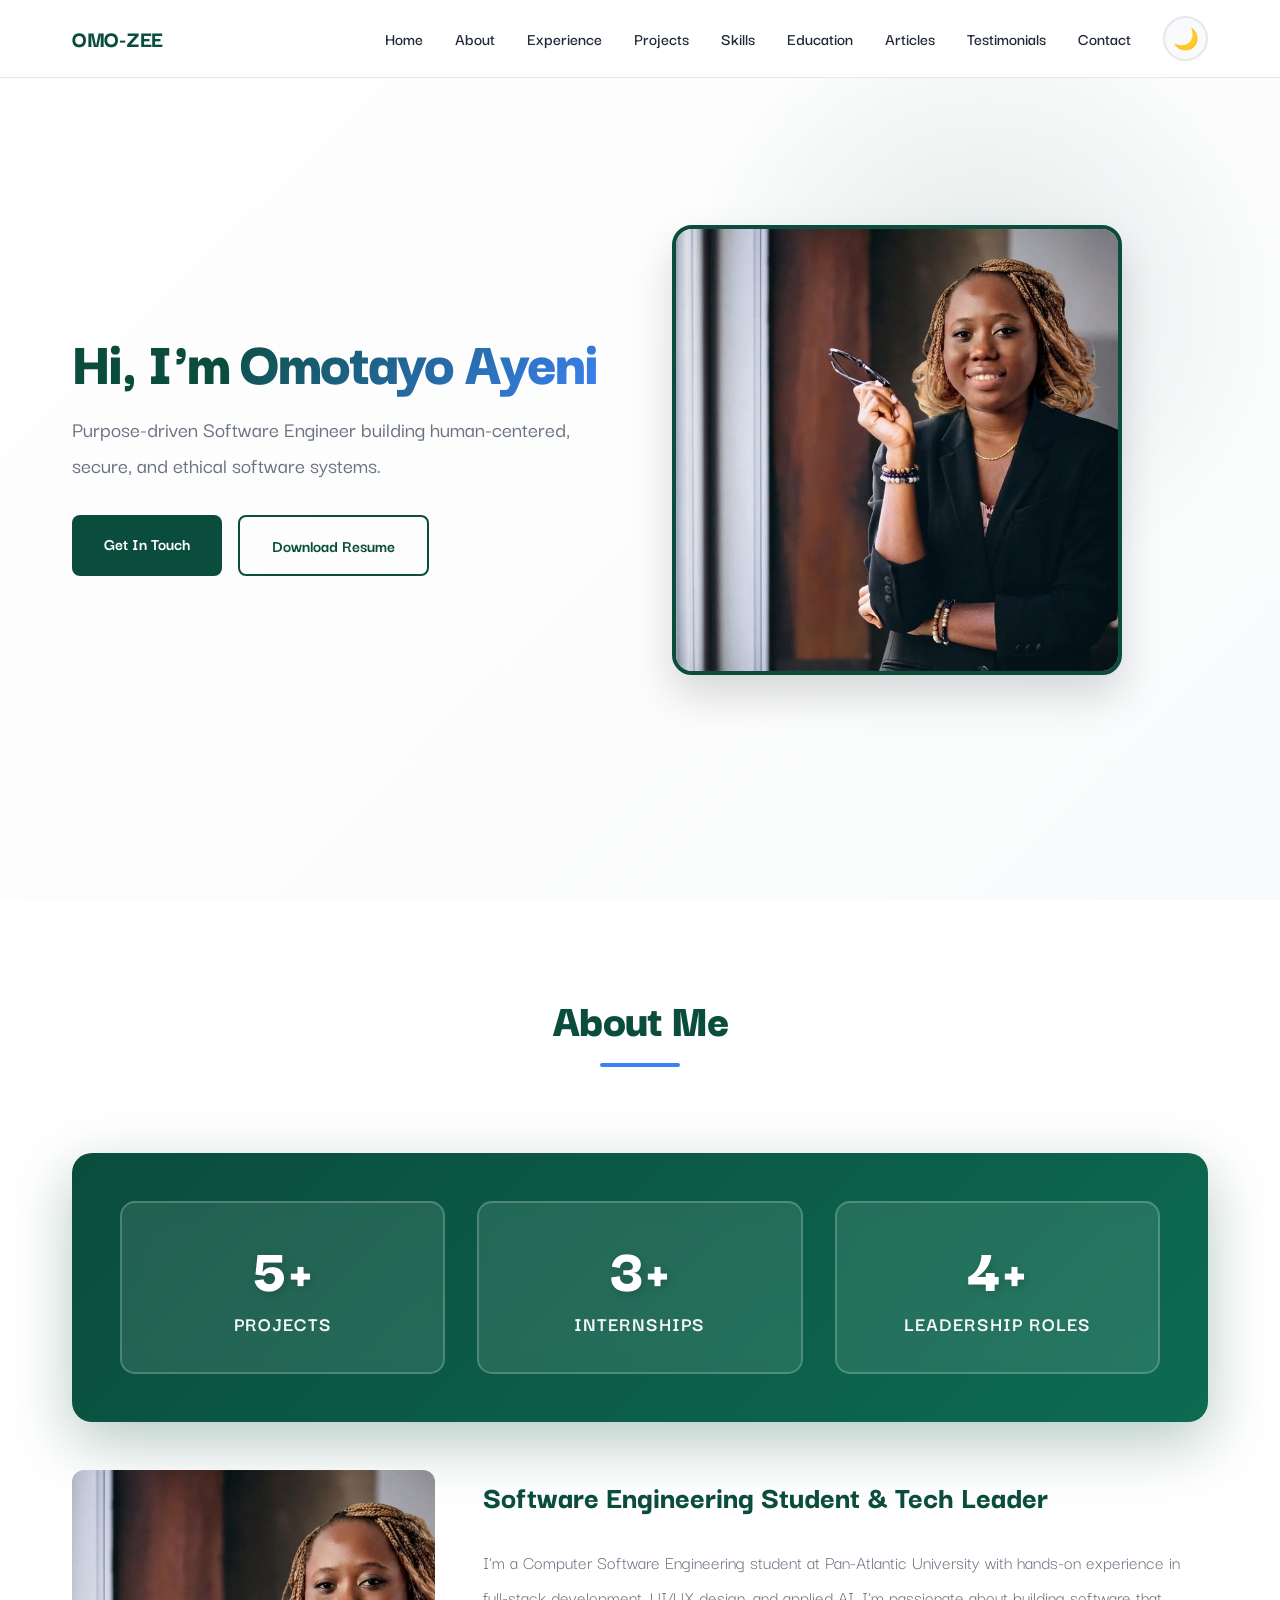
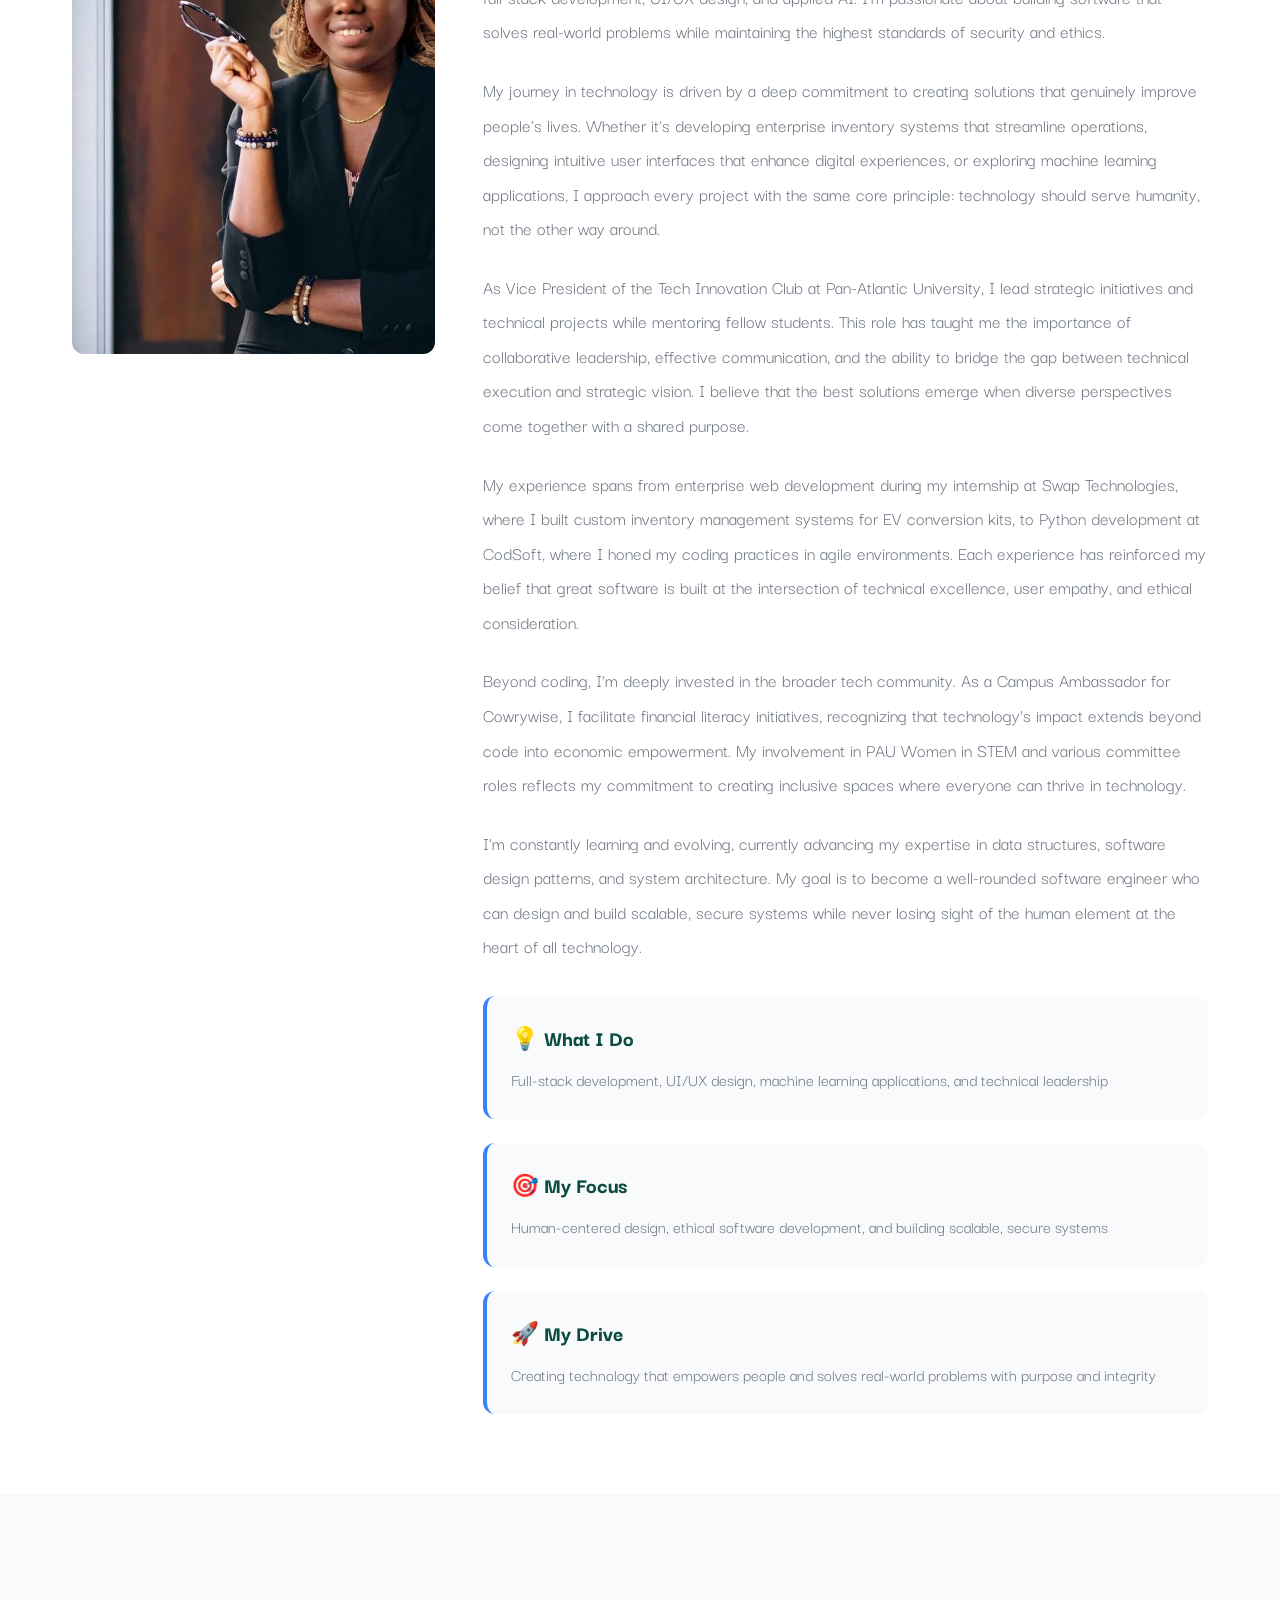
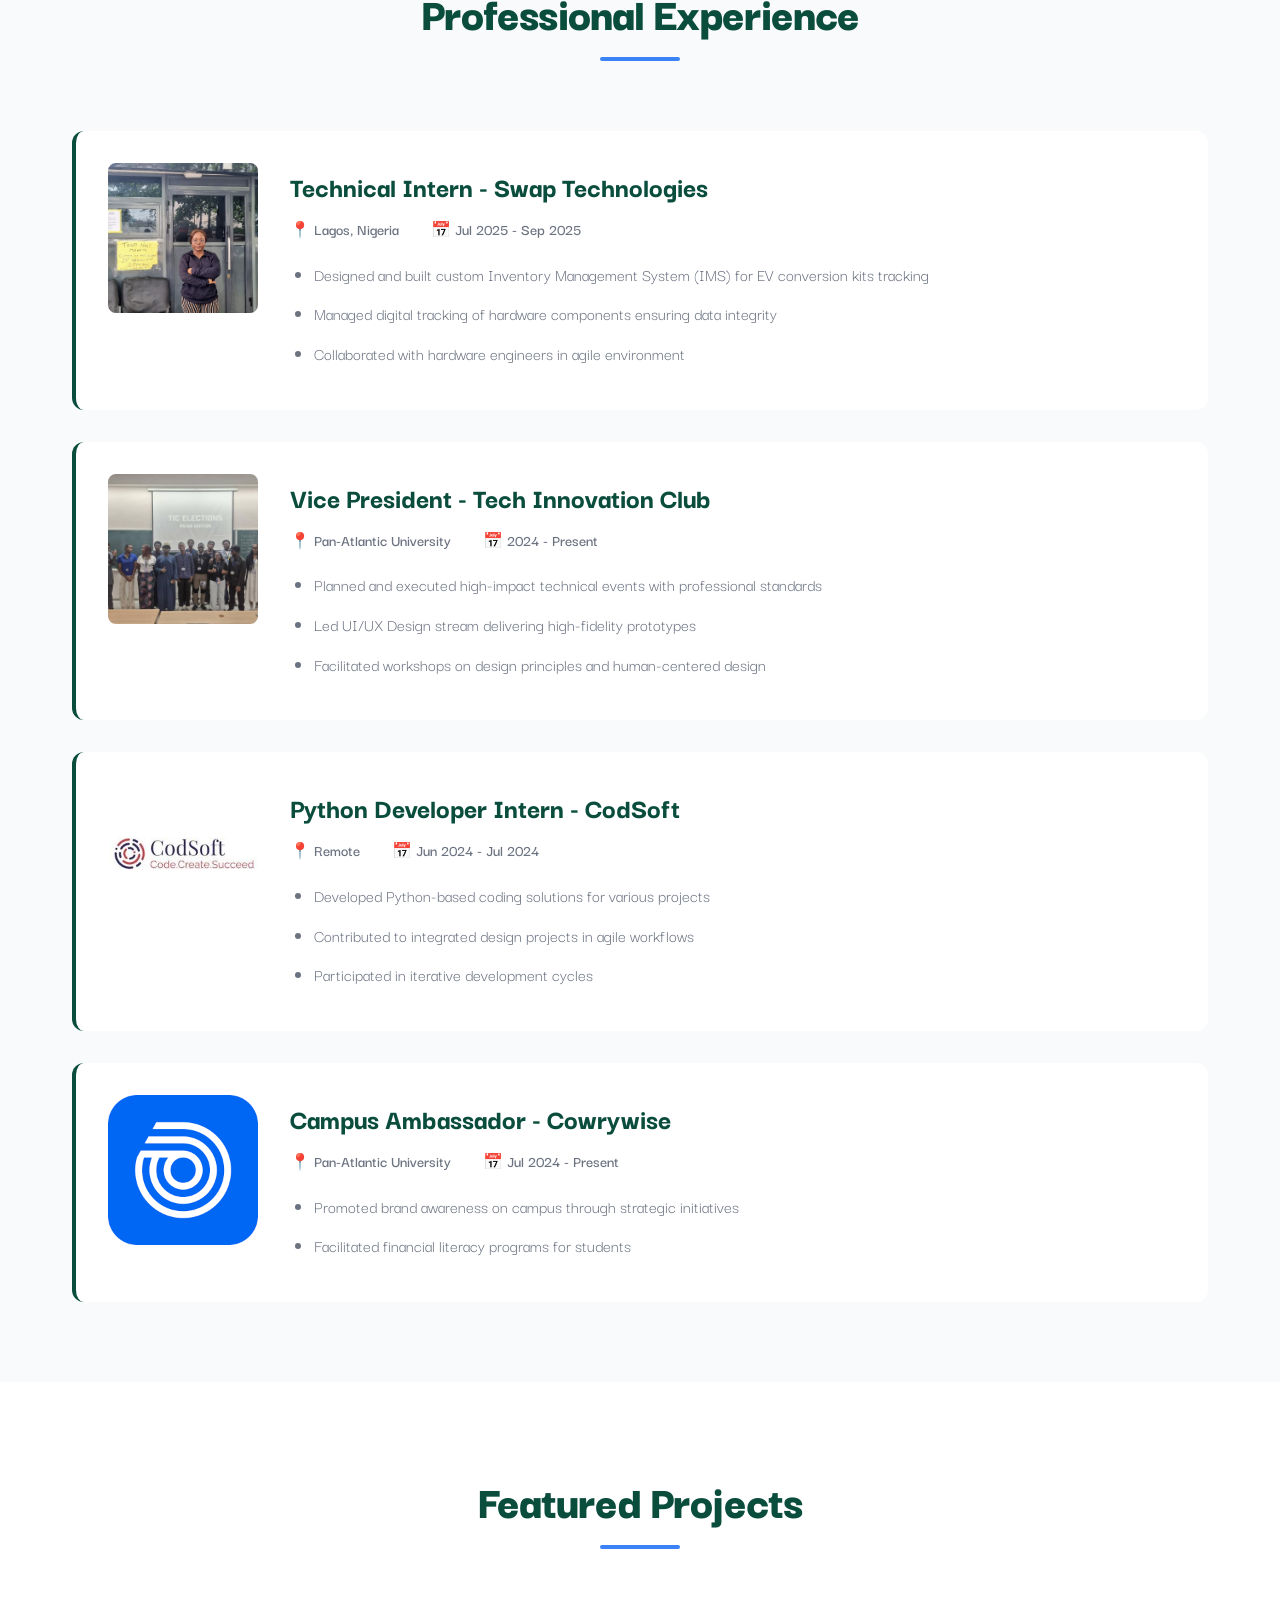
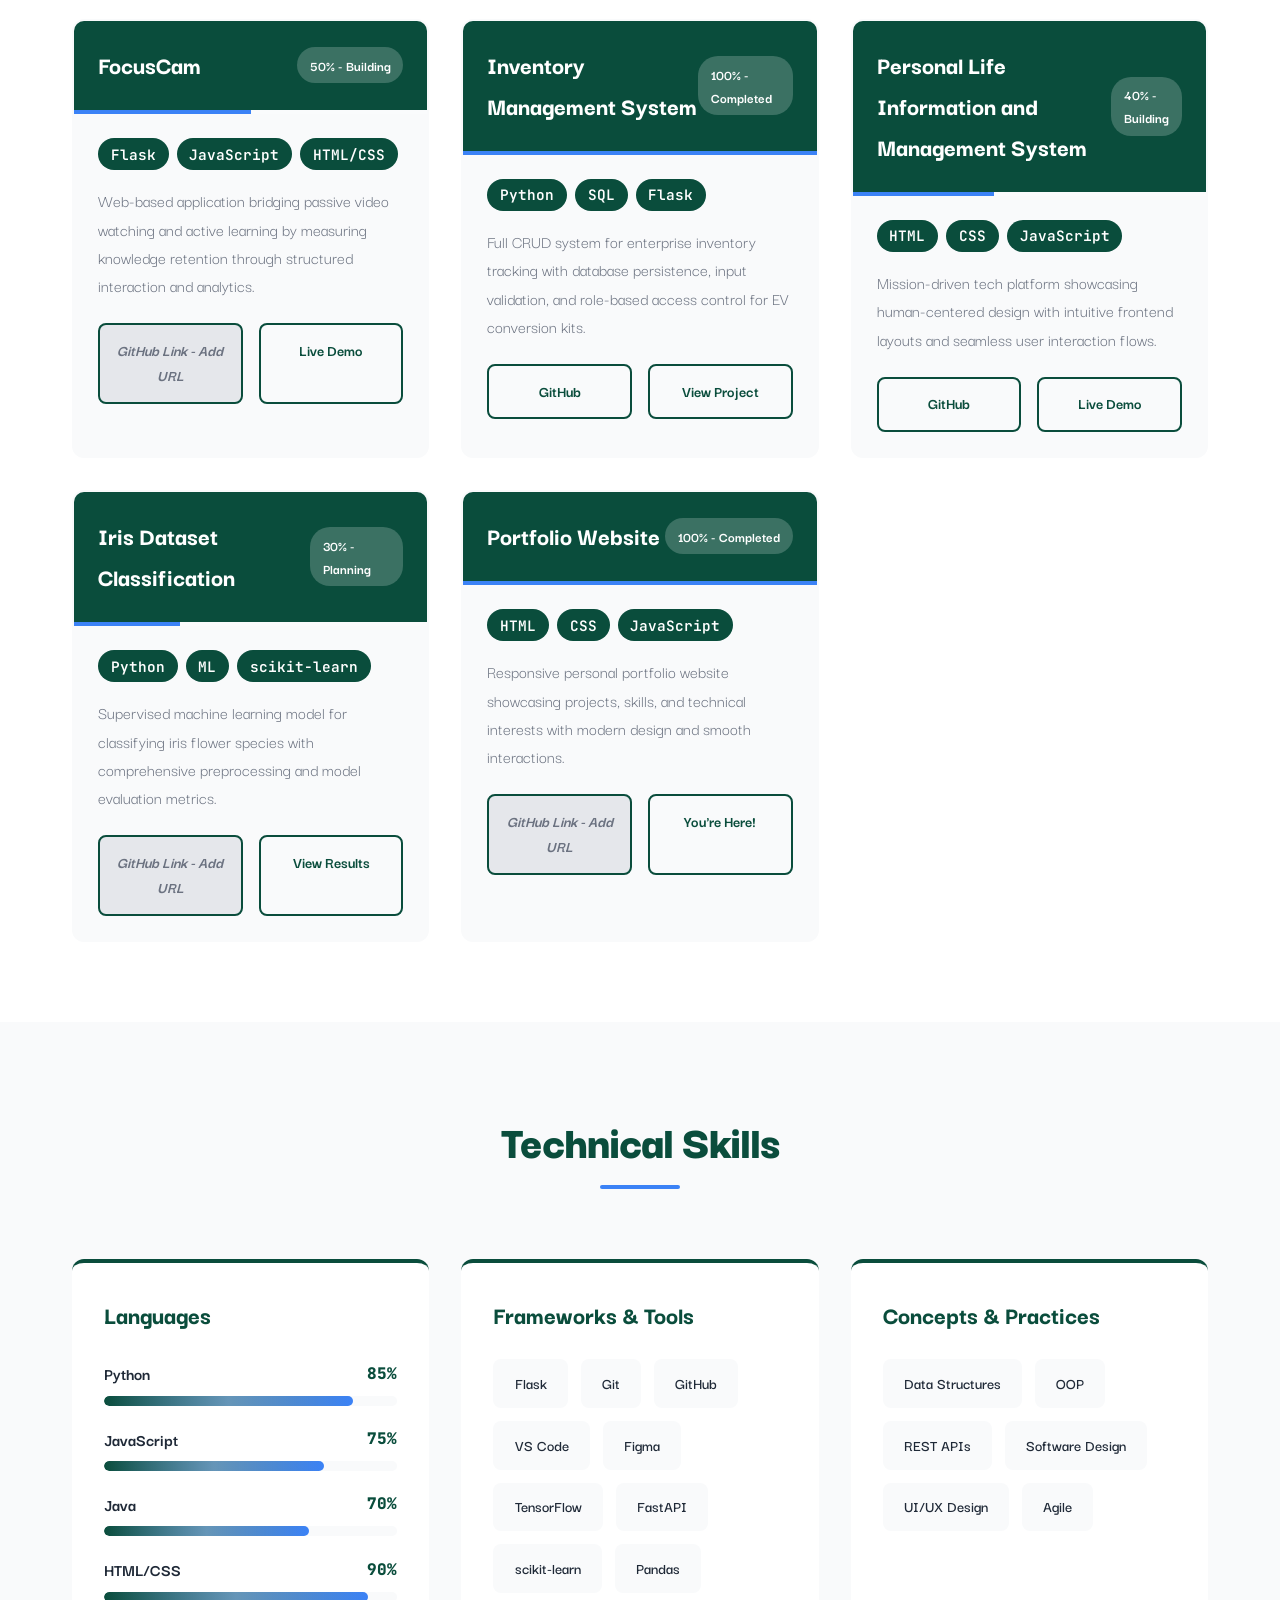
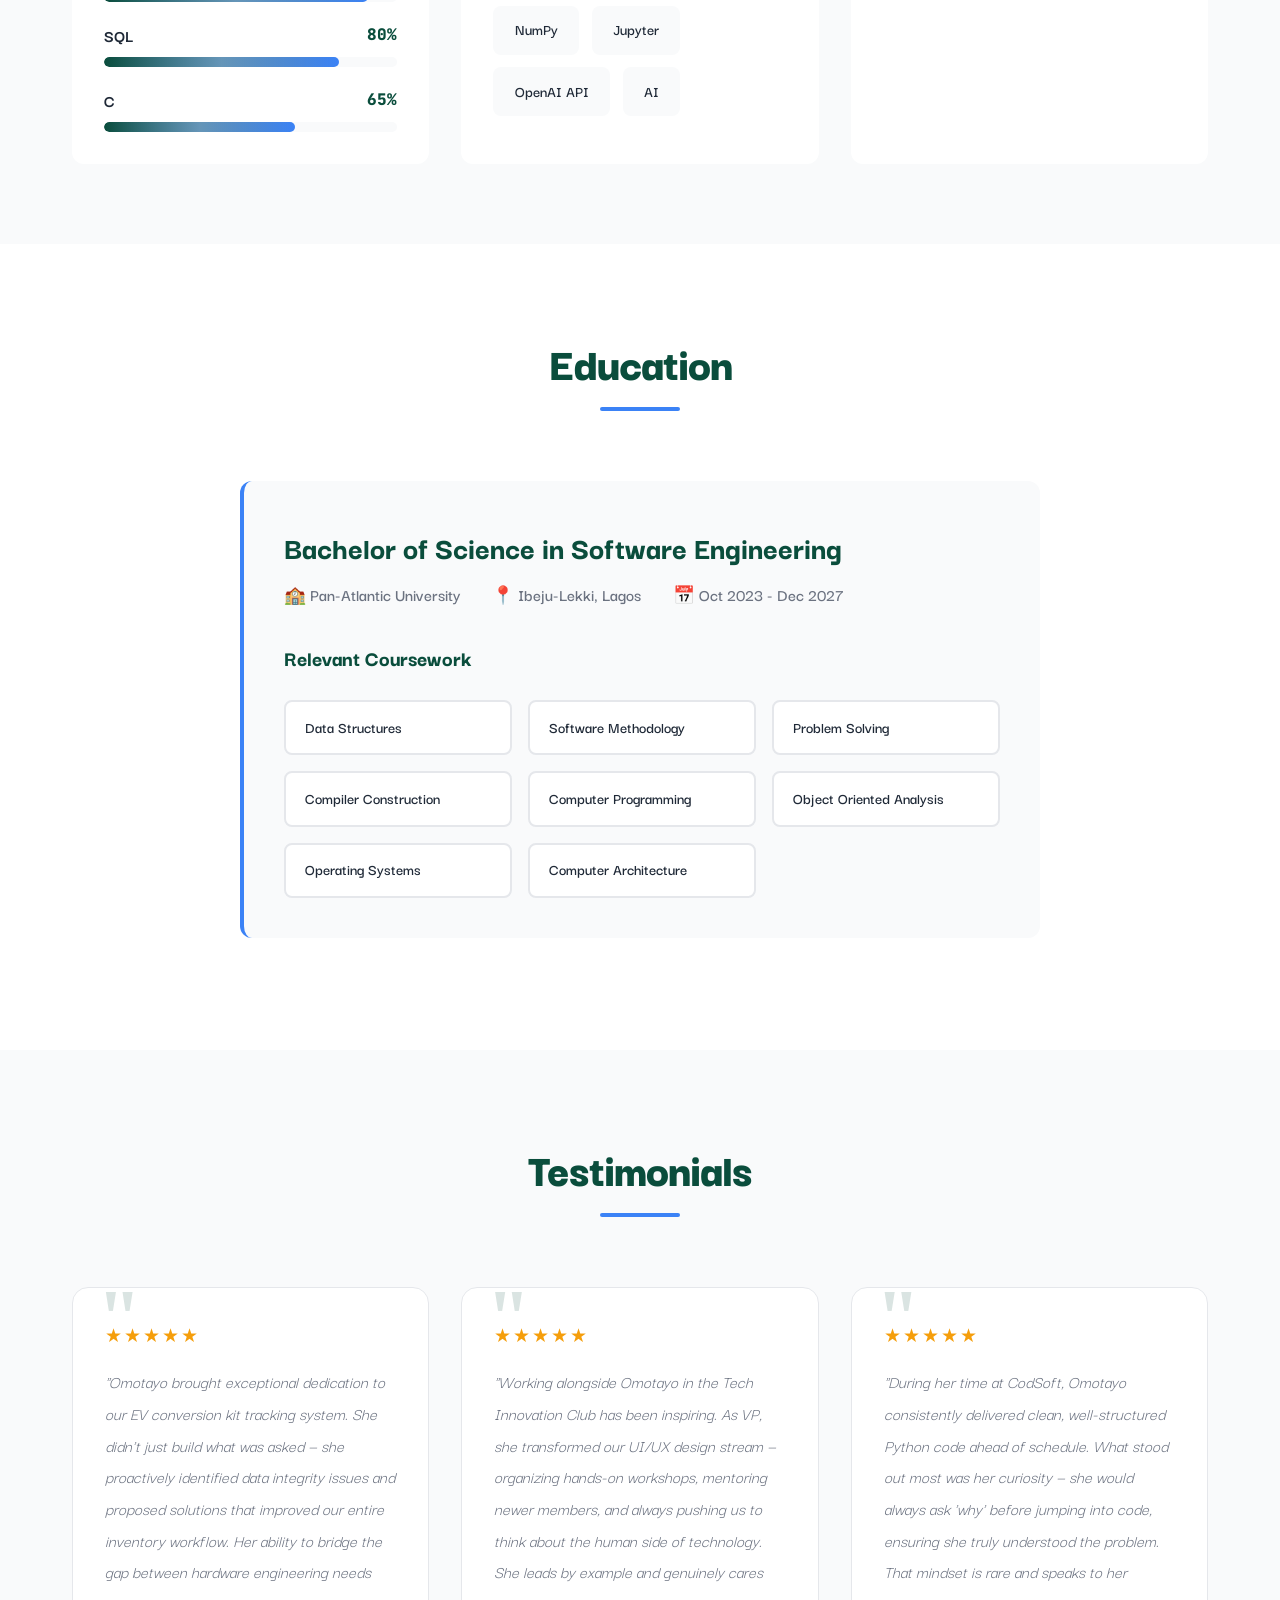
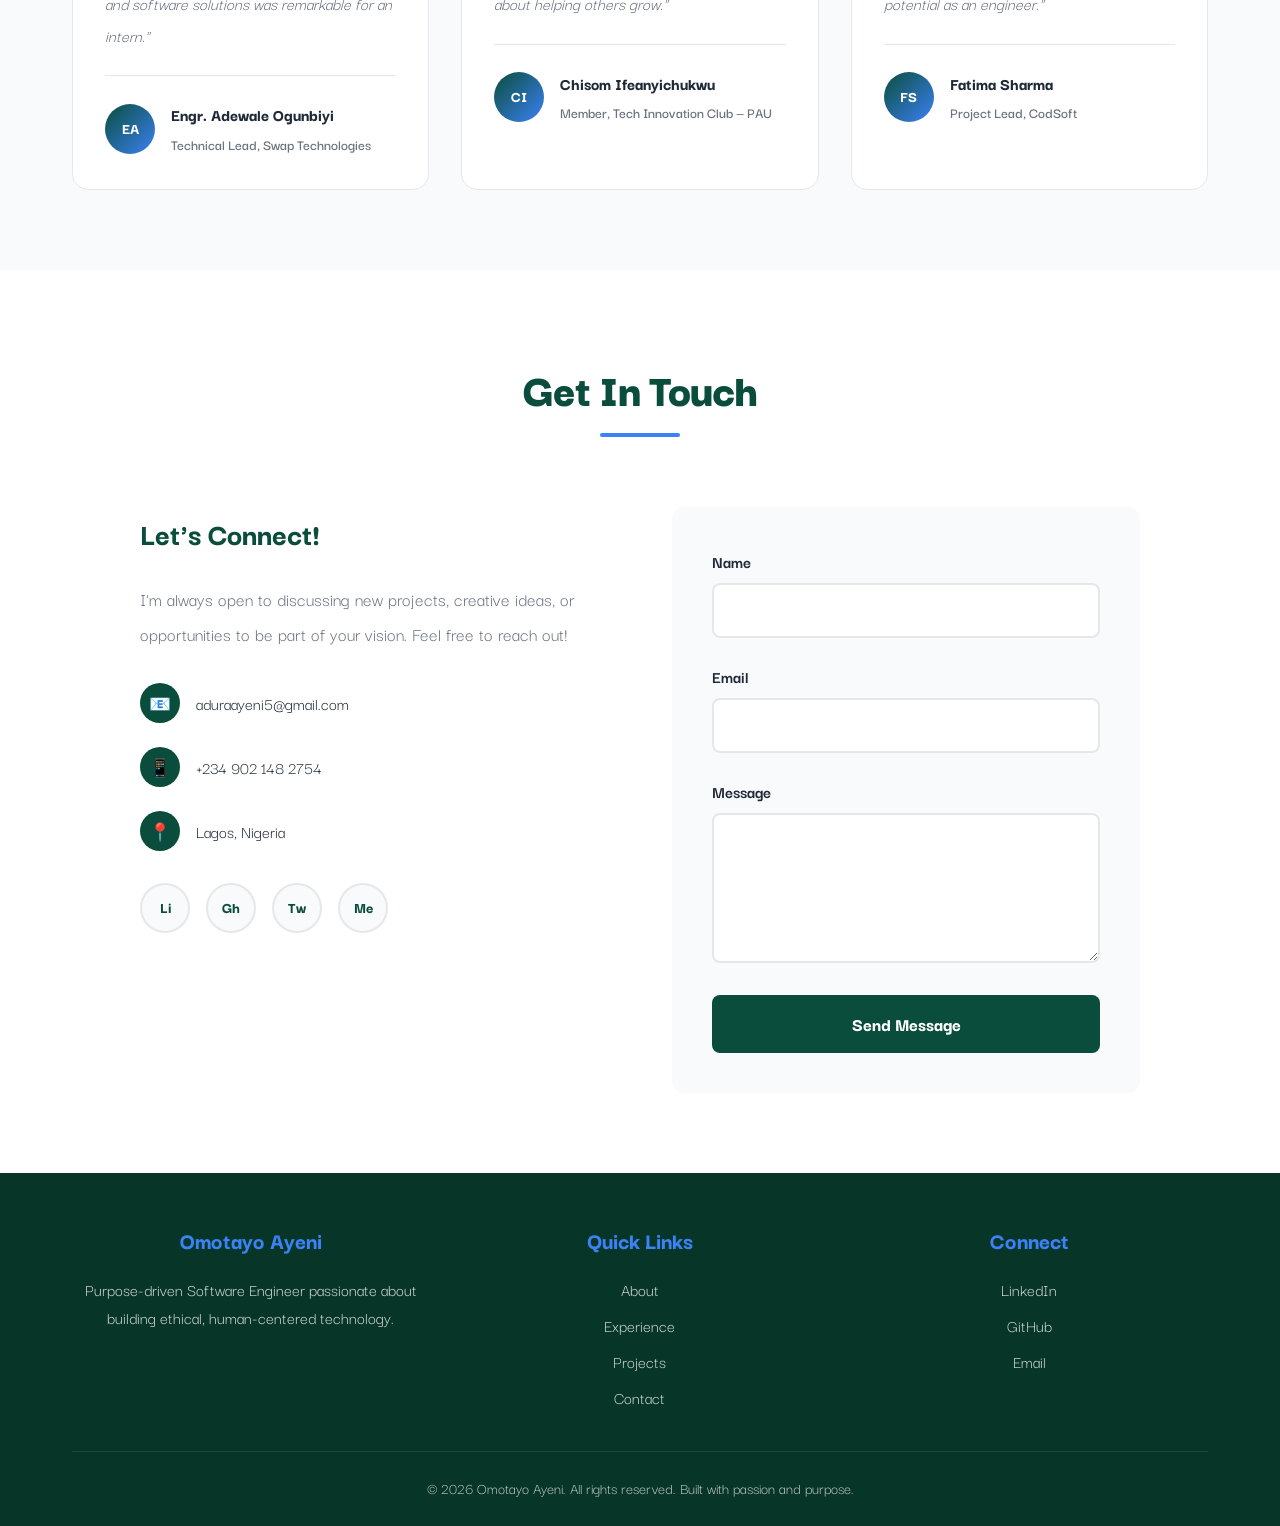
==== commit efd8d3f2: "Update testimonials to use female pronouns" ====
--- a/index.html
+++ b/index.html
@@ -50,7 +50,8 @@
                     </p>
                     <div class="hero-buttons">
                         <a href="#contact" class="btn btn-primary">Get In Touch</a>
-                        <a href="#" id="downloadResume" class="btn btn-secondary">Download Resume</a>
+                        <a href="Omotayo Ayeni CV- PAU.pdf" id="downloadResume" class="btn btn-secondary"
+                            download>Download Resume</a>
                     </div>
                 </div>
                 <div class="hero-image">
@@ -496,7 +497,12 @@
             <div class="testimonials-container">
                 <div class="testimonial-card fade-in">
                     <div class="testimonial-stars">★★★★★</div>
-                    <p class="testimonial-quote">"Omotayo brought exceptional dedication to our EV conversion kit tracking system. He didn't just build what was asked — he proactively identified data integrity issues and proposed solutions that improved our entire inventory workflow. His ability to bridge the gap between hardware engineering needs and software solutions was remarkable for an intern."</p>
+                    <p class="testimonial-quote">"Omotayo brought exceptional dedication to our EV conversion kit
+                        tracking system. She didn't just build what was asked — she proactively identified data
+                        integrity
+                        issues and proposed solutions that improved our entire inventory workflow. Her ability to bridge
+                        the gap between hardware engineering needs and software solutions was remarkable for an intern."
+                    </p>
                     <div class="testimonial-author">
                         <div class="testimonial-avatar">EA</div>
                         <div class="testimonial-info">
@@ -507,7 +513,10 @@
                 </div>
                 <div class="testimonial-card fade-in">
                     <div class="testimonial-stars">★★★★★</div>
-                    <p class="testimonial-quote">"Working alongside Omotayo in the Tech Innovation Club has been inspiring. As VP, he transformed our UI/UX design stream — organizing hands-on workshops, mentoring newer members, and always pushing us to think about the human side of technology. He leads by example and genuinely cares about helping others grow."</p>
+                    <p class="testimonial-quote">"Working alongside Omotayo in the Tech Innovation Club has been
+                        inspiring. As VP, she transformed our UI/UX design stream — organizing hands-on workshops,
+                        mentoring newer members, and always pushing us to think about the human side of technology. She
+                        leads by example and genuinely cares about helping others grow."</p>
                     <div class="testimonial-author">
                         <div class="testimonial-avatar">CI</div>
                         <div class="testimonial-info">
@@ -518,7 +527,10 @@
                 </div>
                 <div class="testimonial-card fade-in">
                     <div class="testimonial-stars">★★★★★</div>
-                    <p class="testimonial-quote">"During his time at CodSoft, Omotayo consistently delivered clean, well-structured Python code ahead of schedule. What stood out most was his curiosity — he would always ask 'why' before jumping into code, ensuring he truly understood the problem. That mindset is rare and speaks to his potential as an engineer."</p>
+                    <p class="testimonial-quote">"During her time at CodSoft, Omotayo consistently delivered clean,
+                        well-structured Python code ahead of schedule. What stood out most was her curiosity — she would
+                        always ask 'why' before jumping into code, ensuring she truly understood the problem. That
+                        mindset is rare and speaks to her potential as an engineer."</p>
                     <div class="testimonial-author">
                         <div class="testimonial-avatar">FS</div>
                         <div class="testimonial-info">
